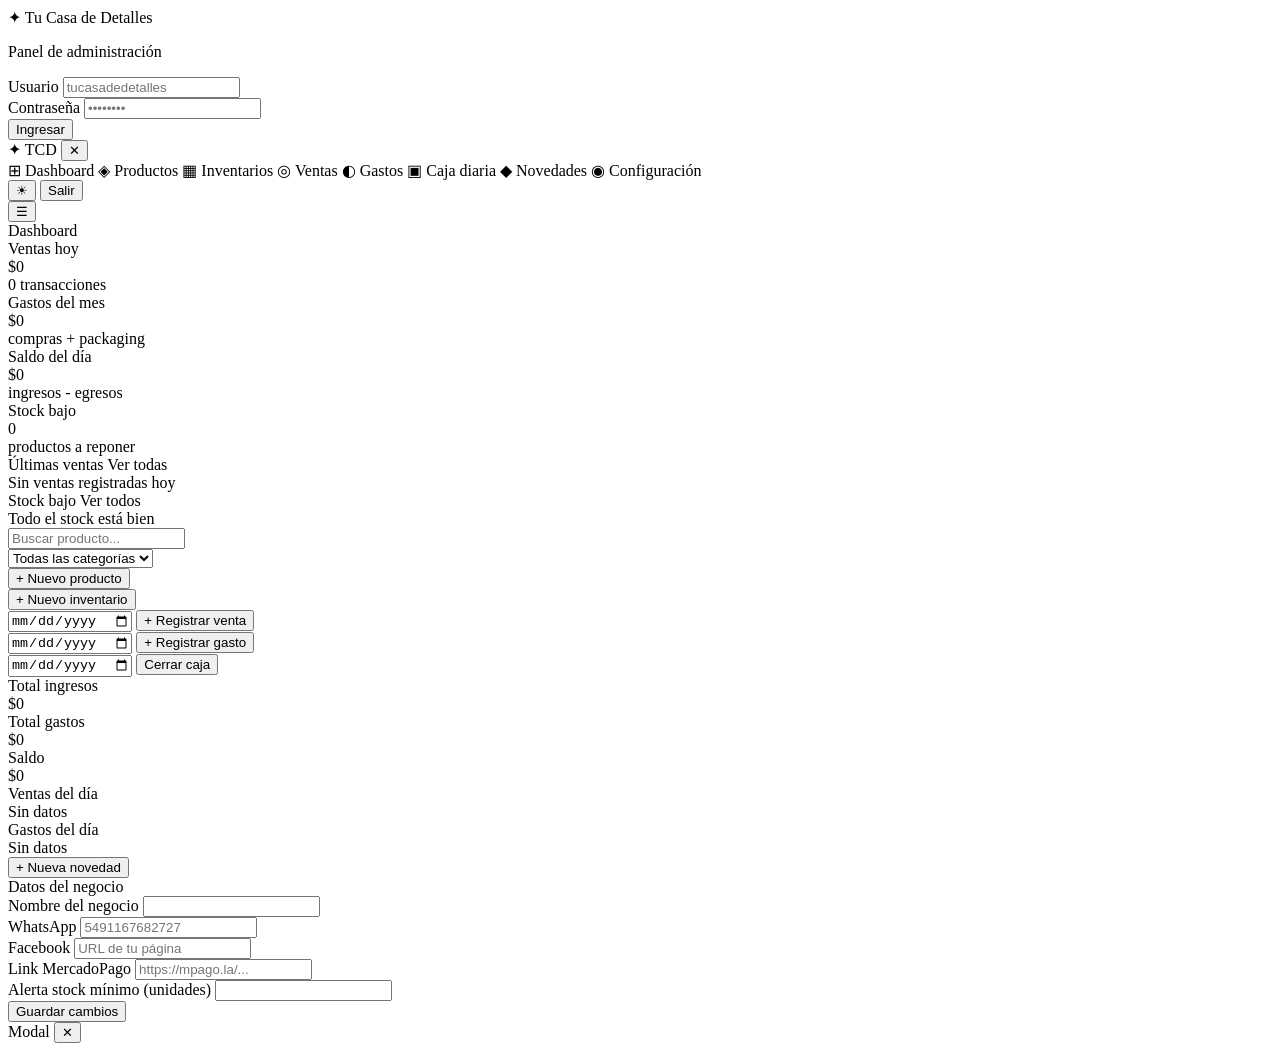
==== admin/index.html @ 002200c2 "Create index.html" ====
<!DOCTYPE html>
<html lang="es">
<head>
  <meta charset="UTF-8" />
  <meta name="viewport" content="width=device-width, initial-scale=1.0" />
  <title>Admin — Tu Casa de Detalles</title>
  <link rel="preconnect" href="https://fonts.googleapis.com" />
  <link rel="preconnect" href="https://fonts.gstatic.com" crossorigin />
  <link href="https://fonts.googleapis.com/css2?family=Nunito:wght@400;500;600;700;800&family=Playfair+Display:wght@700&display=swap" rel="stylesheet" />
  <link rel="stylesheet" href="style.css" />
</head>
<body class="theme-dark">

  <!-- ═══════════════════════════════════════════
       LOGIN
  ═══════════════════════════════════════════ -->
  <div id="login-screen" class="login-screen">
    <div class="login-card">
      <div class="login-logo">
        <span class="login-logo-icon">✦</span>
        <span class="login-logo-text">Tu Casa de Detalles</span>
      </div>
      <p class="login-sub">Panel de administración</p>
      <div class="field">
        <label>Usuario</label>
        <input type="text" id="login-user" placeholder="tucasadedetalles" autocomplete="username" />
      </div>
      <div class="field">
        <label>Contraseña</label>
        <input type="password" id="login-pass" placeholder="••••••••" autocomplete="current-password" />
      </div>
      <button class="btn-primary btn-full" id="btn-login">Ingresar</button>
      <div id="login-error" class="login-error hidden"></div>
    </div>
  </div>

  <!-- ═══════════════════════════════════════════
       APP
  ═══════════════════════════════════════════ -->
  <div id="app" class="app hidden">

    <!-- SIDEBAR -->
    <aside class="sidebar" id="sidebar">
      <div class="sidebar-header">
        <span class="sidebar-logo-icon">✦</span>
        <span class="sidebar-logo-text">TCD</span>
        <button class="sidebar-close" id="btn-sidebar-close">✕</button>
      </div>

      <nav class="sidebar-nav">
        <a class="nav-item active" data-section="dashboard">
          <span class="nav-icon">⊞</span>
          <span class="nav-label">Dashboard</span>
        </a>
        <a class="nav-item" data-section="productos">
          <span class="nav-icon">◈</span>
          <span class="nav-label">Productos</span>
        </a>
        <a class="nav-item" data-section="inventarios">
          <span class="nav-icon">▦</span>
          <span class="nav-label">Inventarios</span>
        </a>
        <a class="nav-item" data-section="ventas">
          <span class="nav-icon">◎</span>
          <span class="nav-label">Ventas</span>
        </a>
        <a class="nav-item" data-section="gastos">
          <span class="nav-icon">◐</span>
          <span class="nav-label">Gastos</span>
        </a>
        <a class="nav-item" data-section="caja">
          <span class="nav-icon">▣</span>
          <span class="nav-label">Caja diaria</span>
        </a>
        <a class="nav-item" data-section="novedades">
          <span class="nav-icon">◆</span>
          <span class="nav-label">Novedades</span>
        </a>
        <a class="nav-item" data-section="config">
          <span class="nav-icon">◉</span>
          <span class="nav-label">Configuración</span>
        </a>
      </nav>

      <div class="sidebar-footer">
        <button class="btn-theme" id="btn-theme" title="Cambiar tema">
          <span id="theme-icon">☀</span>
        </button>
        <button class="btn-logout" id="btn-logout">Salir</button>
      </div>
    </aside>

    <!-- MAIN -->
    <div class="main-wrap">

      <!-- TOPBAR -->
      <header class="topbar">
        <button class="btn-menu" id="btn-menu">☰</button>
        <div class="topbar-title" id="topbar-title">Dashboard</div>
        <div class="topbar-actions" id="topbar-actions"></div>
      </header>

      <!-- CONTENT -->
      <main class="content" id="content">

        <!-- ── DASHBOARD ── -->
        <section id="sec-dashboard" class="section active">
          <div class="stats-grid">
            <div class="stat-card accent-green">
              <div class="stat-label">Ventas hoy</div>
              <div class="stat-value" id="stat-ventas-hoy">$0</div>
              <div class="stat-sub" id="stat-ventas-cant">0 transacciones</div>
            </div>
            <div class="stat-card accent-coral">
              <div class="stat-label">Gastos del mes</div>
              <div class="stat-value" id="stat-gastos-mes">$0</div>
              <div class="stat-sub">compras + packaging</div>
            </div>
            <div class="stat-card accent-bordo">
              <div class="stat-label">Saldo del día</div>
              <div class="stat-value" id="stat-saldo">$0</div>
              <div class="stat-sub">ingresos - egresos</div>
            </div>
            <div class="stat-card accent-yellow">
              <div class="stat-label">Stock bajo</div>
              <div class="stat-value" id="stat-stock-bajo">0</div>
              <div class="stat-sub">productos a reponer</div>
            </div>
          </div>

          <div class="dashboard-cols">
            <div class="panel">
              <div class="panel-header">
                <span class="panel-title">Últimas ventas</span>
                <a class="panel-link" data-section="ventas">Ver todas</a>
              </div>
              <div id="dash-ventas-lista" class="list-empty">Sin ventas registradas hoy</div>
            </div>
            <div class="panel">
              <div class="panel-header">
                <span class="panel-title">Stock bajo</span>
                <a class="panel-link" data-section="productos">Ver todos</a>
              </div>
              <div id="dash-stock-lista" class="list-empty">Todo el stock está bien</div>
            </div>
          </div>
        </section>

        <!-- ── PRODUCTOS ── -->
        <section id="sec-productos" class="section">
          <div class="section-toolbar">
            <div class="search-wrap">
              <input type="text" id="prod-search" class="input-search" placeholder="Buscar producto..." />
            </div>
            <div class="filter-wrap">
              <select id="prod-filter-cat" class="input-select">
                <option value="">Todas las categorías</option>
                <option>Accesorios Pelo</option>
                <option>Accesorios Invierno</option>
                <option>Morrales</option>
                <option>Libreria</option>
                <option>Llaveros</option>
                <option>Cuidado Personal</option>
                <option>Otros</option>
              </select>
            </div>
            <button class="btn-primary" id="btn-nuevo-producto">+ Nuevo producto</button>
          </div>
          <div id="productos-grid" class="productos-grid"></div>
        </section>

        <!-- ── INVENTARIOS ── -->
        <section id="sec-inventarios" class="section">
          <div class="section-toolbar">
            <button class="btn-primary" id="btn-nuevo-inventario">+ Nuevo inventario</button>
          </div>
          <div id="inventarios-lista" class="inventarios-lista"></div>
        </section>

        <!-- ── VENTAS ── -->
        <section id="sec-ventas" class="section">
          <div class="section-toolbar">
            <input type="date" id="ventas-fecha" class="input-date" />
            <button class="btn-primary" id="btn-nueva-venta">+ Registrar venta</button>
          </div>
          <div id="ventas-tabla" class="tabla-wrap"></div>
        </section>

        <!-- ── GASTOS ── -->
        <section id="sec-gastos" class="section">
          <div class="section-toolbar">
            <input type="date" id="gastos-fecha" class="input-date" />
            <button class="btn-primary" id="btn-nuevo-gasto">+ Registrar gasto</button>
          </div>
          <div id="gastos-tabla" class="tabla-wrap"></div>
        </section>

        <!-- ── CAJA ── -->
        <section id="sec-caja" class="section">
          <div class="caja-header">
            <input type="date" id="caja-fecha" class="input-date" />
            <button class="btn-secondary" id="btn-caja-cerrar">Cerrar caja</button>
          </div>
          <div class="stats-grid">
            <div class="stat-card accent-green">
              <div class="stat-label">Total ingresos</div>
              <div class="stat-value" id="caja-ingresos">$0</div>
            </div>
            <div class="stat-card accent-coral">
              <div class="stat-label">Total gastos</div>
              <div class="stat-value" id="caja-gastos-total">$0</div>
            </div>
            <div class="stat-card accent-bordo">
              <div class="stat-label">Saldo</div>
              <div class="stat-value" id="caja-saldo-total">$0</div>
            </div>
          </div>
          <div class="dashboard-cols">
            <div class="panel">
              <div class="panel-header"><span class="panel-title">Ventas del día</span></div>
              <div id="caja-ventas-detalle" class="list-empty">Sin datos</div>
            </div>
            <div class="panel">
              <div class="panel-header"><span class="panel-title">Gastos del día</span></div>
              <div id="caja-gastos-detalle" class="list-empty">Sin datos</div>
            </div>
          </div>
        </section>

        <!-- ── NOVEDADES ── -->
        <section id="sec-novedades" class="section">
          <div class="section-toolbar">
            <button class="btn-primary" id="btn-nueva-novedad">+ Nueva novedad</button>
          </div>
          <div id="novedades-grid" class="productos-grid"></div>
        </section>

        <!-- ── CONFIG ── -->
        <section id="sec-config" class="section">
          <div class="config-grid">
            <div class="panel">
              <div class="panel-header"><span class="panel-title">Datos del negocio</span></div>
              <div class="config-form">
                <div class="field">
                  <label>Nombre del negocio</label>
                  <input type="text" id="cfg-nombre" class="input-text" />
                </div>
                <div class="field">
                  <label>WhatsApp</label>
                  <input type="text" id="cfg-whatsapp" class="input-text" placeholder="5491167682727" />
                </div>
                <div class="field">
                  <label>Facebook</label>
                  <input type="text" id="cfg-facebook" class="input-text" placeholder="URL de tu página" />
                </div>
                <div class="field">
                  <label>Link MercadoPago</label>
                  <input type="text" id="cfg-mp" class="input-text" placeholder="https://mpago.la/..." />
                </div>
                <div class="field">
                  <label>Alerta stock mínimo (unidades)</label>
                  <input type="number" id="cfg-stock-min" class="input-text" min="1" />
                </div>
                <button class="btn-primary" id="btn-guardar-config">Guardar cambios</button>
              </div>
            </div>
          </div>
        </section>

      </main>
    </div>
  </div>

  <!-- ═══════════════════════════════════════════
       MODAL GENÉRICO
  ═══════════════════════════════════════════ -->
  <div id="modal-overlay" class="modal-overlay hidden">
    <div class="modal" id="modal">
      <div class="modal-header">
        <span class="modal-title" id="modal-title">Modal</span>
        <button class="modal-close" id="modal-close">✕</button>
      </div>
      <div class="modal-body" id="modal-body"></div>
      <div class="modal-footer" id="modal-footer"></div>
    </div>
  </div>

  <!-- TOAST -->
  <div id="toast" class="toast hidden"></div>

  <script src="script.js"></script>
</body>
</html>
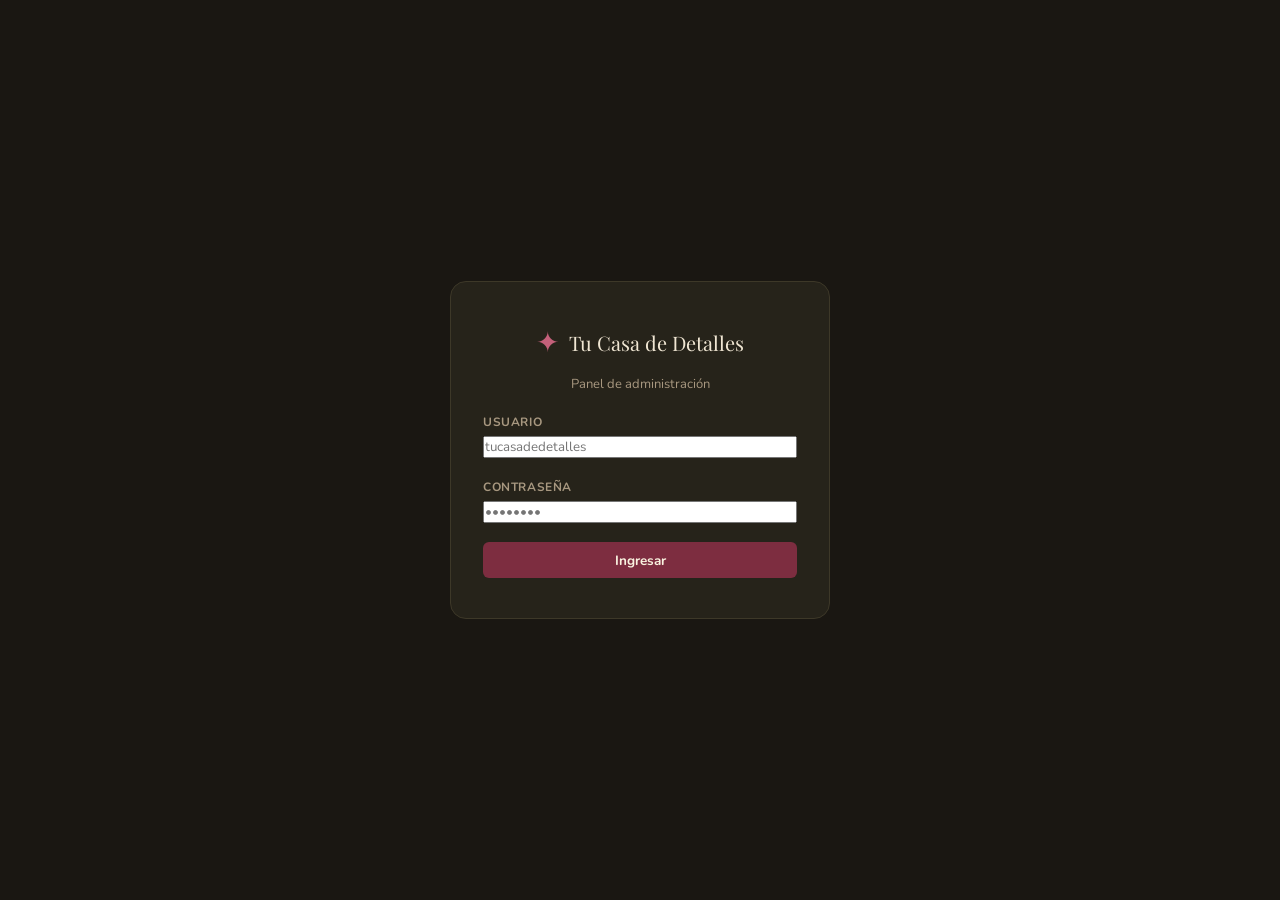
==== commit 7a528129: "Update index.html" ====
--- a/admin/index.html
+++ b/admin/index.html
@@ -11,9 +11,7 @@
 </head>
 <body class="theme-dark">
 
-  <!-- ═══════════════════════════════════════════
-       LOGIN
-  ═══════════════════════════════════════════ -->
+  <!-- LOGIN -->
   <div id="login-screen" class="login-screen">
     <div class="login-card">
       <div class="login-logo">
@@ -34,61 +32,11 @@
     </div>
   </div>
 
-  <!-- ═══════════════════════════════════════════
-       APP
-  ═══════════════════════════════════════════ -->
+  <!-- APP -->
   <div id="app" class="app hidden">
 
-    <!-- SIDEBAR -->
-    <aside class="sidebar" id="sidebar">
-      <div class="sidebar-header">
-        <span class="sidebar-logo-icon">✦</span>
-        <span class="sidebar-logo-text">TCD</span>
-        <button class="sidebar-close" id="btn-sidebar-close">✕</button>
-      </div>
-
-      <nav class="sidebar-nav">
-        <a class="nav-item active" data-section="dashboard">
-          <span class="nav-icon">⊞</span>
-          <span class="nav-label">Dashboard</span>
-        </a>
-        <a class="nav-item" data-section="productos">
-          <span class="nav-icon">◈</span>
-          <span class="nav-label">Productos</span>
-        </a>
-        <a class="nav-item" data-section="inventarios">
-          <span class="nav-icon">▦</span>
-          <span class="nav-label">Inventarios</span>
-        </a>
-        <a class="nav-item" data-section="ventas">
-          <span class="nav-icon">◎</span>
-          <span class="nav-label">Ventas</span>
-        </a>
-        <a class="nav-item" data-section="gastos">
-          <span class="nav-icon">◐</span>
-          <span class="nav-label">Gastos</span>
-        </a>
-        <a class="nav-item" data-section="caja">
-          <span class="nav-icon">▣</span>
-          <span class="nav-label">Caja diaria</span>
-        </a>
-        <a class="nav-item" data-section="novedades">
-          <span class="nav-icon">◆</span>
-          <span class="nav-label">Novedades</span>
-        </a>
-        <a class="nav-item" data-section="config">
-          <span class="nav-icon">◉</span>
-          <span class="nav-label">Configuración</span>
-        </a>
-      </nav>
-
-      <div class="sidebar-footer">
-        <button class="btn-theme" id="btn-theme" title="Cambiar tema">
-          <span id="theme-icon">☀</span>
-        </button>
-        <button class="btn-logout" id="btn-logout">Salir</button>
-      </div>
-    </aside>
+    <!-- SIDEBAR — generada dinámicamente por nav.js -->
+    <div id="sidebar-container"></div>
 
     <!-- MAIN -->
     <div class="main-wrap">
@@ -103,7 +51,7 @@
       <!-- CONTENT -->
       <main class="content" id="content">
 
-        <!-- ── DASHBOARD ── -->
+        <!-- DASHBOARD -->
         <section id="sec-dashboard" class="section active">
           <div class="stats-grid">
             <div class="stat-card accent-green">
@@ -127,7 +75,6 @@
               <div class="stat-sub">productos a reponer</div>
             </div>
           </div>
-
           <div class="dashboard-cols">
             <div class="panel">
               <div class="panel-header">
@@ -146,30 +93,26 @@
           </div>
         </section>
 
-        <!-- ── PRODUCTOS ── -->
+        <!-- PRODUCTOS -->
         <section id="sec-productos" class="section">
           <div class="section-toolbar">
-            <div class="search-wrap">
-              <input type="text" id="prod-search" class="input-search" placeholder="Buscar producto..." />
-            </div>
-            <div class="filter-wrap">
-              <select id="prod-filter-cat" class="input-select">
-                <option value="">Todas las categorías</option>
-                <option>Accesorios Pelo</option>
-                <option>Accesorios Invierno</option>
-                <option>Morrales</option>
-                <option>Libreria</option>
-                <option>Llaveros</option>
-                <option>Cuidado Personal</option>
-                <option>Otros</option>
-              </select>
-            </div>
+            <input type="text" id="prod-search" class="input-search" placeholder="Buscar producto..." />
+            <select id="prod-filter-cat" class="input-select">
+              <option value="">Todas las categorías</option>
+              <option>Accesorios Pelo</option>
+              <option>Accesorios Invierno</option>
+              <option>Morrales</option>
+              <option>Libreria</option>
+              <option>Llaveros</option>
+              <option>Cuidado Personal</option>
+              <option>Otros</option>
+            </select>
             <button class="btn-primary" id="btn-nuevo-producto">+ Nuevo producto</button>
           </div>
           <div id="productos-grid" class="productos-grid"></div>
         </section>
 
-        <!-- ── INVENTARIOS ── -->
+        <!-- INVENTARIOS -->
         <section id="sec-inventarios" class="section">
           <div class="section-toolbar">
             <button class="btn-primary" id="btn-nuevo-inventario">+ Nuevo inventario</button>
@@ -177,7 +120,7 @@
           <div id="inventarios-lista" class="inventarios-lista"></div>
         </section>
 
-        <!-- ── VENTAS ── -->
+        <!-- VENTAS -->
         <section id="sec-ventas" class="section">
           <div class="section-toolbar">
             <input type="date" id="ventas-fecha" class="input-date" />
@@ -186,7 +129,7 @@
           <div id="ventas-tabla" class="tabla-wrap"></div>
         </section>
 
-        <!-- ── GASTOS ── -->
+        <!-- GASTOS -->
         <section id="sec-gastos" class="section">
           <div class="section-toolbar">
             <input type="date" id="gastos-fecha" class="input-date" />
@@ -195,7 +138,7 @@
           <div id="gastos-tabla" class="tabla-wrap"></div>
         </section>
 
-        <!-- ── CAJA ── -->
+        <!-- CAJA -->
         <section id="sec-caja" class="section">
           <div class="caja-header">
             <input type="date" id="caja-fecha" class="input-date" />
@@ -227,7 +170,7 @@
           </div>
         </section>
 
-        <!-- ── NOVEDADES ── -->
+        <!-- NOVEDADES -->
         <section id="sec-novedades" class="section">
           <div class="section-toolbar">
             <button class="btn-primary" id="btn-nueva-novedad">+ Nueva novedad</button>
@@ -235,7 +178,7 @@
           <div id="novedades-grid" class="productos-grid"></div>
         </section>
 
-        <!-- ── CONFIG ── -->
+        <!-- CONFIG -->
         <section id="sec-config" class="section">
           <div class="config-grid">
             <div class="panel">
@@ -271,9 +214,7 @@
     </div>
   </div>
 
-  <!-- ═══════════════════════════════════════════
-       MODAL GENÉRICO
-  ═══════════════════════════════════════════ -->
+  <!-- MODAL GENÉRICO -->
   <div id="modal-overlay" class="modal-overlay hidden">
     <div class="modal" id="modal">
       <div class="modal-header">
@@ -288,6 +229,8 @@
   <!-- TOAST -->
   <div id="toast" class="toast hidden"></div>
 
+  <!-- nav primero, luego lógica -->
+  <script src="nav.js"></script>
   <script src="script.js"></script>
 </body>
 </html>
--- a/admin/style.css
+++ b/admin/style.css
@@ -0,0 +1,962 @@
+/* ═══════════════════════════════════════════════════════════
+   Tu Casa de Detalles — Admin CSS
+   Tema: Carbón cálido + Bordo + Colores de categoría
+═══════════════════════════════════════════════════════════ */
+
+/* ── Variables ─────────────────────────────────────────── */
+:root {
+  --bordo:        #7D2D40;
+  --bordo-soft:   #C4607A;
+  --bordo-light:  #f5e0e5;
+
+  --coral:        #E67E5A;
+  --azul:         #5B8FD4;
+  --verde:        #3BAD8E;
+  --lila:         #C97CD4;
+  --amarillo:     #F5B84A;
+
+  --font-main:    'Nunito', sans-serif;
+  --font-display: 'Playfair Display', serif;
+
+  --radius-sm:    6px;
+  --radius-md:    10px;
+  --radius-lg:    16px;
+
+  --transition:   0.2s ease;
+}
+
+/* ── Tema oscuro (carbón cálido) ────────────────────────── */
+.theme-dark {
+  --bg:           #1A1712;
+  --bg-surface:   #26231A;
+  --bg-elevated:  #322F24;
+  --bg-hover:     #3D3828;
+  --border:       #3D3828;
+  --border-soft:  #4A4438;
+  --text-primary: #F0E6D3;
+  --text-secondary:#A89880;
+  --text-muted:   #6B6055;
+  --sidebar-bg:   #141210;
+  --sidebar-text: #C8BAA8;
+  --sidebar-active:#26231A;
+}
+
+/* ── Tema claro (crema) ─────────────────────────────────── */
+.theme-light {
+  --bg:           #FAF3E0;
+  --bg-surface:   #FFFFFF;
+  --bg-elevated:  #F5EDD6;
+  --bg-hover:     #EDE5CE;
+  --border:       #E5D9C0;
+  --border-soft:  #D4C9B0;
+  --text-primary: #2D2D2D;
+  --text-secondary:#6B7280;
+  --text-muted:   #9CA3AF;
+  --sidebar-bg:   #26231A;
+  --sidebar-text: #C8BAA8;
+  --sidebar-active:#322F24;
+}
+
+/* ── Reset & base ───────────────────────────────────────── */
+*, *::before, *::after { box-sizing: border-box; margin: 0; padding: 0; }
+
+body {
+  font-family: var(--font-main);
+  background: var(--bg);
+  color: var(--text-primary);
+  font-size: 14px;
+  line-height: 1.5;
+  min-height: 100vh;
+  transition: background var(--transition), color var(--transition);
+}
+
+a { text-decoration: none; cursor: pointer; }
+button { cursor: pointer; font-family: var(--font-main); }
+input, select, textarea { font-family: var(--font-main); }
+.hidden { display: none !important; }
+
+/* ═══════════════════════════════════════════════════════════
+   LOGIN
+═══════════════════════════════════════════════════════════ */
+.login-screen {
+  min-height: 100vh;
+  display: flex;
+  align-items: center;
+  justify-content: center;
+  background: var(--bg);
+  padding: 1rem;
+}
+
+.login-card {
+  background: var(--bg-surface);
+  border: 1px solid var(--border);
+  border-radius: var(--radius-lg);
+  padding: 2.5rem 2rem;
+  width: 100%;
+  max-width: 380px;
+  display: flex;
+  flex-direction: column;
+  gap: 1.2rem;
+}
+
+.login-logo {
+  display: flex;
+  align-items: center;
+  gap: 10px;
+  justify-content: center;
+}
+
+.login-logo-icon {
+  font-size: 28px;
+  color: var(--bordo-soft);
+}
+
+.login-logo-text {
+  font-family: var(--font-display);
+  font-size: 20px;
+  color: var(--text-primary);
+}
+
+.login-sub {
+  text-align: center;
+  color: var(--text-secondary);
+  font-size: 13px;
+  margin-top: -0.5rem;
+}
+
+.login-error {
+  background: rgba(230, 126, 90, 0.15);
+  border: 1px solid var(--coral);
+  color: var(--coral);
+  border-radius: var(--radius-sm);
+  padding: 0.6rem 0.8rem;
+  font-size: 13px;
+  text-align: center;
+}
+
+/* ═══════════════════════════════════════════════════════════
+   APP LAYOUT
+═══════════════════════════════════════════════════════════ */
+.app {
+  display: flex;
+  min-height: 100vh;
+}
+
+/* ── Sidebar ────────────────────────────────────────────── */
+.sidebar {
+  width: 220px;
+  min-height: 100vh;
+  background: var(--sidebar-bg);
+  display: flex;
+  flex-direction: column;
+  flex-shrink: 0;
+  position: fixed;
+  left: 0; top: 0; bottom: 0;
+  z-index: 100;
+  transition: transform var(--transition);
+}
+
+.sidebar-header {
+  display: flex;
+  align-items: center;
+  gap: 10px;
+  padding: 1.4rem 1.2rem 1rem;
+  border-bottom: 1px solid rgba(255,255,255,0.06);
+}
+
+.sidebar-logo-icon {
+  font-size: 22px;
+  color: var(--bordo-soft);
+}
+
+.sidebar-logo-text {
+  font-family: var(--font-display);
+  font-size: 18px;
+  color: #F0E6D3;
+  letter-spacing: 0.04em;
+  flex: 1;
+}
+
+.sidebar-close {
+  display: none;
+  background: none;
+  border: none;
+  color: var(--sidebar-text);
+  font-size: 16px;
+  padding: 2px 6px;
+}
+
+.sidebar-nav {
+  flex: 1;
+  padding: 0.8rem 0;
+  display: flex;
+  flex-direction: column;
+  gap: 2px;
+}
+
+.nav-item {
+  display: flex;
+  align-items: center;
+  gap: 10px;
+  padding: 0.65rem 1.2rem;
+  color: var(--sidebar-text);
+  border-radius: 0;
+  transition: background var(--transition), color var(--transition);
+  border-left: 3px solid transparent;
+  font-size: 13.5px;
+  font-weight: 500;
+}
+
+.nav-item:hover {
+  background: var(--sidebar-active);
+  color: #F0E6D3;
+}
+
+.nav-item.active {
+  background: var(--sidebar-active);
+  color: #F0E6D3;
+  border-left-color: var(--bordo-soft);
+}
+
+.nav-icon {
+  font-size: 16px;
+  width: 20px;
+  text-align: center;
+  opacity: 0.8;
+}
+
+.sidebar-footer {
+  padding: 1rem 1.2rem;
+  border-top: 1px solid rgba(255,255,255,0.06);
+  display: flex;
+  align-items: center;
+  gap: 8px;
+}
+
+.btn-theme {
+  background: var(--sidebar-active);
+  border: 1px solid rgba(255,255,255,0.08);
+  border-radius: var(--radius-sm);
+  color: var(--sidebar-text);
+  width: 34px;
+  height: 34px;
+  font-size: 16px;
+  display: flex;
+  align-items: center;
+  justify-content: center;
+  transition: background var(--transition);
+}
+
+.btn-theme:hover { background: var(--bg-hover); }
+
+.btn-logout {
+  flex: 1;
+  background: rgba(125, 45, 64, 0.2);
+  border: 1px solid rgba(125, 45, 64, 0.4);
+  border-radius: var(--radius-sm);
+  color: var(--bordo-soft);
+  padding: 0.45rem 0.8rem;
+  font-size: 13px;
+  font-weight: 600;
+  transition: background var(--transition);
+}
+
+.btn-logout:hover { background: rgba(125, 45, 64, 0.35); }
+
+/* ── Main wrap ──────────────────────────────────────────── */
+.main-wrap {
+  flex: 1;
+  margin-left: 220px;
+  display: flex;
+  flex-direction: column;
+  min-height: 100vh;
+}
+
+/* ── Topbar ─────────────────────────────────────────────── */
+.topbar {
+  height: 56px;
+  background: var(--bg-surface);
+  border-bottom: 1px solid var(--border);
+  display: flex;
+  align-items: center;
+  gap: 12px;
+  padding: 0 1.5rem;
+  position: sticky;
+  top: 0;
+  z-index: 50;
+}
+
+.btn-menu {
+  display: none;
+  background: none;
+  border: none;
+  color: var(--text-primary);
+  font-size: 20px;
+  padding: 4px;
+}
+
+.topbar-title {
+  font-size: 15px;
+  font-weight: 700;
+  color: var(--text-primary);
+  flex: 1;
+}
+
+.topbar-actions {
+  display: flex;
+  gap: 8px;
+  align-items: center;
+}
+
+/* ── Content ────────────────────────────────────────────── */
+.content {
+  flex: 1;
+  padding: 1.5rem;
+  overflow-y: auto;
+}
+
+/* ═══════════════════════════════════════════════════════════
+   SECTIONS
+═══════════════════════════════════════════════════════════ */
+.section { display: none; }
+.section.active { display: block; }
+
+/* ── Stats grid ─────────────────────────────────────────── */
+.stats-grid {
+  display: grid;
+  grid-template-columns: repeat(auto-fit, minmax(180px, 1fr));
+  gap: 1rem;
+  margin-bottom: 1.5rem;
+}
+
+.stat-card {
+  background: var(--bg-surface);
+  border: 1px solid var(--border);
+  border-radius: var(--radius-md);
+  padding: 1.2rem 1.4rem;
+  border-left: 4px solid transparent;
+  transition: transform var(--transition);
+}
+
+.stat-card:hover { transform: translateY(-2px); }
+.stat-card.accent-green  { border-left-color: var(--verde); }
+.stat-card.accent-coral  { border-left-color: var(--coral); }
+.stat-card.accent-bordo  { border-left-color: var(--bordo-soft); }
+.stat-card.accent-yellow { border-left-color: var(--amarillo); }
+
+.stat-label {
+  font-size: 12px;
+  color: var(--text-secondary);
+  font-weight: 600;
+  text-transform: uppercase;
+  letter-spacing: 0.05em;
+  margin-bottom: 0.4rem;
+}
+
+.stat-value {
+  font-size: 26px;
+  font-weight: 800;
+  color: var(--text-primary);
+  line-height: 1.1;
+}
+
+.stat-sub {
+  font-size: 12px;
+  color: var(--text-muted);
+  margin-top: 0.3rem;
+}
+
+/* ── Dashboard cols ─────────────────────────────────────── */
+.dashboard-cols {
+  display: grid;
+  grid-template-columns: 1fr 1fr;
+  gap: 1rem;
+}
+
+/* ── Panel ──────────────────────────────────────────────── */
+.panel {
+  background: var(--bg-surface);
+  border: 1px solid var(--border);
+  border-radius: var(--radius-md);
+  overflow: hidden;
+}
+
+.panel-header {
+  display: flex;
+  align-items: center;
+  justify-content: space-between;
+  padding: 0.9rem 1.2rem;
+  border-bottom: 1px solid var(--border);
+}
+
+.panel-title {
+  font-size: 13px;
+  font-weight: 700;
+  color: var(--text-primary);
+  text-transform: uppercase;
+  letter-spacing: 0.04em;
+}
+
+.panel-link {
+  font-size: 12px;
+  color: var(--bordo-soft);
+  font-weight: 600;
+}
+
+.panel-link:hover { text-decoration: underline; }
+
+.list-empty {
+  padding: 1.5rem 1.2rem;
+  color: var(--text-muted);
+  font-size: 13px;
+  text-align: center;
+}
+
+/* ── Section toolbar ────────────────────────────────────── */
+.section-toolbar {
+  display: flex;
+  gap: 0.7rem;
+  align-items: center;
+  flex-wrap: wrap;
+  margin-bottom: 1.2rem;
+}
+
+/* ── Productos grid ─────────────────────────────────────── */
+.productos-grid {
+  display: grid;
+  grid-template-columns: repeat(auto-fill, minmax(220px, 1fr));
+  gap: 1rem;
+}
+
+.prod-card {
+  background: var(--bg-surface);
+  border: 1px solid var(--border);
+  border-radius: var(--radius-md);
+  overflow: hidden;
+  transition: transform var(--transition), box-shadow var(--transition);
+}
+
+.prod-card:hover {
+  transform: translateY(-3px);
+  box-shadow: 0 8px 24px rgba(0,0,0,0.15);
+}
+
+.prod-card-img {
+  width: 100%;
+  height: 160px;
+  object-fit: cover;
+  background: var(--bg-elevated);
+  display: flex;
+  align-items: center;
+  justify-content: center;
+  color: var(--text-muted);
+  font-size: 36px;
+}
+
+.prod-card-img img {
+  width: 100%;
+  height: 100%;
+  object-fit: cover;
+}
+
+.prod-card-body {
+  padding: 0.9rem;
+}
+
+.prod-card-codigo {
+  font-size: 11px;
+  font-weight: 700;
+  color: var(--text-muted);
+  letter-spacing: 0.08em;
+  margin-bottom: 3px;
+}
+
+.prod-card-nombre {
+  font-size: 14px;
+  font-weight: 700;
+  color: var(--text-primary);
+  margin-bottom: 4px;
+}
+
+.prod-card-variante {
+  font-size: 12px;
+  color: var(--text-secondary);
+  margin-bottom: 8px;
+}
+
+.prod-card-row {
+  display: flex;
+  align-items: center;
+  justify-content: space-between;
+}
+
+.prod-card-precio {
+  font-size: 15px;
+  font-weight: 800;
+  color: var(--bordo-soft);
+}
+
+.prod-card-stock {
+  font-size: 12px;
+  font-weight: 600;
+  padding: 2px 8px;
+  border-radius: 20px;
+}
+
+.prod-card-stock.ok   { background: rgba(59,173,142,0.15); color: var(--verde); }
+.prod-card-stock.low  { background: rgba(245,184,74,0.15);  color: var(--amarillo); }
+.prod-card-stock.out  { background: rgba(230,126,90,0.15);  color: var(--coral); }
+
+.prod-card-footer {
+  display: flex;
+  gap: 6px;
+  padding: 0.6rem 0.9rem;
+  border-top: 1px solid var(--border);
+}
+
+.cat-badge {
+  display: inline-block;
+  font-size: 10px;
+  font-weight: 700;
+  padding: 2px 7px;
+  border-radius: 20px;
+  letter-spacing: 0.04em;
+  text-transform: uppercase;
+}
+
+.cat-ACP  { background: rgba(125,45,64,0.15);  color: var(--bordo-soft); }
+.cat-ACI  { background: rgba(91,143,212,0.15); color: var(--azul); }
+.cat-MOR  { background: rgba(59,173,142,0.15); color: var(--verde); }
+.cat-LIB  { background: rgba(201,124,212,0.15);color: var(--lila); }
+.cat-LLA  { background: rgba(245,184,74,0.15); color: var(--amarillo); }
+.cat-CUI  { background: rgba(230,126,90,0.15); color: var(--coral); }
+.cat-OTR  { background: rgba(168,152,128,0.15);color: var(--text-secondary); }
+
+/* ── Inventarios ────────────────────────────────────────── */
+.inventarios-lista {
+  display: grid;
+  grid-template-columns: repeat(auto-fill, minmax(280px, 1fr));
+  gap: 1rem;
+}
+
+.inv-card {
+  background: var(--bg-surface);
+  border: 1px solid var(--border);
+  border-radius: var(--radius-md);
+  padding: 1.2rem;
+  display: flex;
+  flex-direction: column;
+  gap: 0.6rem;
+}
+
+.inv-card-header {
+  display: flex;
+  align-items: center;
+  justify-content: space-between;
+}
+
+.inv-card-nombre {
+  font-size: 15px;
+  font-weight: 700;
+  color: var(--text-primary);
+}
+
+.inv-badge-privado {
+  font-size: 10px;
+  font-weight: 700;
+  padding: 2px 8px;
+  border-radius: 20px;
+  background: rgba(91,143,212,0.15);
+  color: var(--azul);
+}
+
+.inv-badge-publico {
+  font-size: 10px;
+  font-weight: 700;
+  padding: 2px 8px;
+  border-radius: 20px;
+  background: rgba(59,173,142,0.15);
+  color: var(--verde);
+}
+
+.inv-card-prefijo {
+  font-size: 12px;
+  color: var(--text-muted);
+  font-weight: 600;
+  letter-spacing: 0.06em;
+}
+
+.inv-card-actions {
+  display: flex;
+  gap: 6px;
+  margin-top: 4px;
+}
+
+/* ── Tabla ──────────────────────────────────────────────── */
+.tabla-wrap {
+  background: var(--bg-surface);
+  border: 1px solid var(--border);
+  border-radius: var(--radius-md);
+  overflow: hidden;
+}
+
+.tabla {
+  width: 100%;
+  border-collapse: collapse;
+}
+
+.tabla th {
+  background: var(--bg-elevated);
+  color: var(--text-secondary);
+  font-size: 11px;
+  font-weight: 700;
+  text-transform: uppercase;
+  letter-spacing: 0.06em;
+  padding: 0.7rem 1rem;
+  text-align: left;
+  border-bottom: 1px solid var(--border);
+}
+
+.tabla td {
+  padding: 0.75rem 1rem;
+  border-bottom: 1px solid var(--border);
+  font-size: 13.5px;
+  color: var(--text-primary);
+}
+
+.tabla tr:last-child td { border-bottom: none; }
+.tabla tbody tr:hover { background: var(--bg-hover); }
+
+/* ── Caja ───────────────────────────────────────────────── */
+.caja-header {
+  display: flex;
+  gap: 0.7rem;
+  align-items: center;
+  margin-bottom: 1.2rem;
+  flex-wrap: wrap;
+}
+
+/* ── Config ─────────────────────────────────────────────── */
+.config-grid {
+  display: grid;
+  grid-template-columns: repeat(auto-fit, minmax(320px, 1fr));
+  gap: 1rem;
+}
+
+.config-form {
+  padding: 1.2rem;
+  display: flex;
+  flex-direction: column;
+  gap: 1rem;
+}
+
+/* ═══════════════════════════════════════════════════════════
+   FORMS & INPUTS
+═══════════════════════════════════════════════════════════ */
+.field {
+  display: flex;
+  flex-direction: column;
+  gap: 5px;
+}
+
+.field label {
+  font-size: 12px;
+  font-weight: 700;
+  color: var(--text-secondary);
+  text-transform: uppercase;
+  letter-spacing: 0.05em;
+}
+
+.input-text, .input-select, .input-date, .input-search, textarea.input-text {
+  background: var(--bg-elevated);
+  border: 1px solid var(--border);
+  border-radius: var(--radius-sm);
+  color: var(--text-primary);
+  padding: 0.55rem 0.8rem;
+  font-size: 14px;
+  font-family: var(--font-main);
+  transition: border-color var(--transition);
+  width: 100%;
+}
+
+.input-text:focus, .input-select:focus, .input-date:focus, .input-search:focus {
+  outline: none;
+  border-color: var(--bordo-soft);
+}
+
+.input-search { width: 220px; }
+
+.input-select {
+  appearance: none;
+  background-image: url("data:image/svg+xml,%3Csvg xmlns='http://www.w3.org/2000/svg' width='12' height='8' viewBox='0 0 12 8'%3E%3Cpath d='M1 1l5 5 5-5' stroke='%23A89880' stroke-width='1.5' fill='none' stroke-linecap='round'/%3E%3C/svg%3E");
+  background-repeat: no-repeat;
+  background-position: right 10px center;
+  padding-right: 32px;
+  cursor: pointer;
+}
+
+/* Toggle switch */
+.toggle-wrap {
+  display: flex;
+  align-items: center;
+  gap: 10px;
+  cursor: pointer;
+}
+
+.toggle-wrap input[type="checkbox"] { display: none; }
+
+.toggle-track {
+  width: 38px;
+  height: 22px;
+  background: var(--bg-hover);
+  border-radius: 11px;
+  position: relative;
+  transition: background var(--transition);
+  border: 1px solid var(--border);
+}
+
+.toggle-wrap input:checked + .toggle-track { background: var(--bordo); border-color: var(--bordo); }
+
+.toggle-track::after {
+  content: '';
+  position: absolute;
+  top: 3px; left: 3px;
+  width: 14px; height: 14px;
+  background: #fff;
+  border-radius: 50%;
+  transition: transform var(--transition);
+}
+
+.toggle-wrap input:checked + .toggle-track::after { transform: translateX(16px); }
+
+.toggle-label { font-size: 13px; color: var(--text-secondary); }
+
+/* ═══════════════════════════════════════════════════════════
+   BUTTONS
+═══════════════════════════════════════════════════════════ */
+.btn-primary {
+  background: var(--bordo);
+  color: #FAF3E0;
+  border: none;
+  border-radius: var(--radius-sm);
+  padding: 0.55rem 1.1rem;
+  font-size: 13.5px;
+  font-weight: 700;
+  transition: background var(--transition), transform var(--transition);
+  white-space: nowrap;
+}
+
+.btn-primary:hover { background: var(--bordo-soft); transform: translateY(-1px); }
+.btn-primary:active { transform: translateY(0); }
+
+.btn-secondary {
+  background: var(--bg-elevated);
+  color: var(--text-primary);
+  border: 1px solid var(--border);
+  border-radius: var(--radius-sm);
+  padding: 0.55rem 1.1rem;
+  font-size: 13.5px;
+  font-weight: 600;
+  transition: background var(--transition);
+}
+
+.btn-secondary:hover { background: var(--bg-hover); }
+
+.btn-icon {
+  background: var(--bg-elevated);
+  border: 1px solid var(--border);
+  border-radius: var(--radius-sm);
+  color: var(--text-secondary);
+  width: 32px;
+  height: 32px;
+  display: flex;
+  align-items: center;
+  justify-content: center;
+  font-size: 14px;
+  transition: background var(--transition), color var(--transition);
+  flex-shrink: 0;
+}
+
+.btn-icon:hover { background: var(--bg-hover); color: var(--text-primary); }
+.btn-icon.danger:hover { background: rgba(230,126,90,0.15); color: var(--coral); border-color: var(--coral); }
+
+.btn-full { width: 100%; }
+
+.btn-gemini {
+  background: linear-gradient(135deg, #4285F4, #EA4335, #FBBC05, #34A853);
+  background-size: 300% 300%;
+  animation: gemini-shift 4s ease infinite;
+  color: #fff;
+  border: none;
+  border-radius: var(--radius-sm);
+  padding: 0.45rem 0.9rem;
+  font-size: 12px;
+  font-weight: 700;
+}
+
+@keyframes gemini-shift {
+  0%   { background-position: 0% 50%; }
+  50%  { background-position: 100% 50%; }
+  100% { background-position: 0% 50%; }
+}
+
+/* ═══════════════════════════════════════════════════════════
+   MODAL
+═══════════════════════════════════════════════════════════ */
+.modal-overlay {
+  position: fixed;
+  inset: 0;
+  background: rgba(0,0,0,0.6);
+  z-index: 200;
+  display: flex;
+  align-items: center;
+  justify-content: center;
+  padding: 1rem;
+  backdrop-filter: blur(2px);
+}
+
+.modal {
+  background: var(--bg-surface);
+  border: 1px solid var(--border);
+  border-radius: var(--radius-lg);
+  width: 100%;
+  max-width: 560px;
+  max-height: 90vh;
+  display: flex;
+  flex-direction: column;
+  overflow: hidden;
+}
+
+.modal-header {
+  display: flex;
+  align-items: center;
+  justify-content: space-between;
+  padding: 1.1rem 1.4rem;
+  border-bottom: 1px solid var(--border);
+  flex-shrink: 0;
+}
+
+.modal-title {
+  font-size: 15px;
+  font-weight: 800;
+  color: var(--text-primary);
+}
+
+.modal-close {
+  background: none;
+  border: none;
+  color: var(--text-muted);
+  font-size: 18px;
+  width: 28px;
+  height: 28px;
+  display: flex;
+  align-items: center;
+  justify-content: center;
+  border-radius: var(--radius-sm);
+  transition: background var(--transition);
+}
+
+.modal-close:hover { background: var(--bg-hover); color: var(--text-primary); }
+
+.modal-body {
+  padding: 1.4rem;
+  overflow-y: auto;
+  flex: 1;
+  display: flex;
+  flex-direction: column;
+  gap: 1rem;
+}
+
+.modal-footer {
+  padding: 1rem 1.4rem;
+  border-top: 1px solid var(--border);
+  display: flex;
+  gap: 0.7rem;
+  justify-content: flex-end;
+  flex-shrink: 0;
+}
+
+/* ── Foto upload ────────────────────────────────────────── */
+.foto-upload-area {
+  border: 2px dashed var(--border);
+  border-radius: var(--radius-md);
+  padding: 1.5rem;
+  text-align: center;
+  cursor: pointer;
+  transition: border-color var(--transition), background var(--transition);
+  position: relative;
+}
+
+.foto-upload-area:hover {
+  border-color: var(--bordo-soft);
+  background: rgba(125,45,64,0.05);
+}
+
+.foto-upload-area input[type="file"] {
+  position: absolute;
+  inset: 0;
+  opacity: 0;
+  cursor: pointer;
+}
+
+.foto-upload-icon { font-size: 28px; color: var(--text-muted); margin-bottom: 6px; }
+.foto-upload-text { font-size: 13px; color: var(--text-secondary); }
+
+.foto-preview {
+  width: 100%;
+  height: 160px;
+  object-fit: cover;
+  border-radius: var(--radius-md);
+  border: 1px solid var(--border);
+}
+
+/* ═══════════════════════════════════════════════════════════
+   TOAST
+═══════════════════════════════════════════════════════════ */
+.toast {
+  position: fixed;
+  bottom: 1.5rem;
+  right: 1.5rem;
+  background: var(--bg-elevated);
+  border: 1px solid var(--border);
+  border-radius: var(--radius-md);
+  padding: 0.8rem 1.2rem;
+  font-size: 13.5px;
+  font-weight: 600;
+  color: var(--text-primary);
+  z-index: 999;
+  box-shadow: 0 8px 32px rgba(0,0,0,0.25);
+  animation: toast-in 0.25s ease;
+  max-width: 320px;
+}
+
+.toast.success { border-left: 4px solid var(--verde); }
+.toast.error   { border-left: 4px solid var(--coral); }
+.toast.info    { border-left: 4px solid var(--azul); }
+
+@keyframes toast-in {
+  from { opacity: 0; transform: translateY(12px); }
+  to   { opacity: 1; transform: translateY(0); }
+}
+
+/* ═══════════════════════════════════════════════════════════
+   RESPONSIVE
+═══════════════════════════════════════════════════════════ */
+@media (max-width: 768px) {
+  .sidebar { transform: translateX(-100%); }
+  .sidebar.open { transform: translateX(0); box-shadow: 4px 0 24px rgba(0,0,0,0.4); }
+  .sidebar-close { display: flex; }
+  .main-wrap { margin-left: 0; }
+  .btn-menu { display: flex; }
+  .dashboard-cols { grid-template-columns: 1fr; }
+  .stats-grid { grid-template-columns: 1fr 1fr; }
+  .input-search { width: 100%; }
+  .section-toolbar { flex-direction: column; align-items: stretch; }
+  .modal { max-width: 100%; max-height: 85vh; }
+  .topbar { padding: 0 1rem; }
+  .content { padding: 1rem; }
+}
+
+@media (max-width: 480px) {
+  .stats-grid { grid-template-columns: 1fr; }
+}
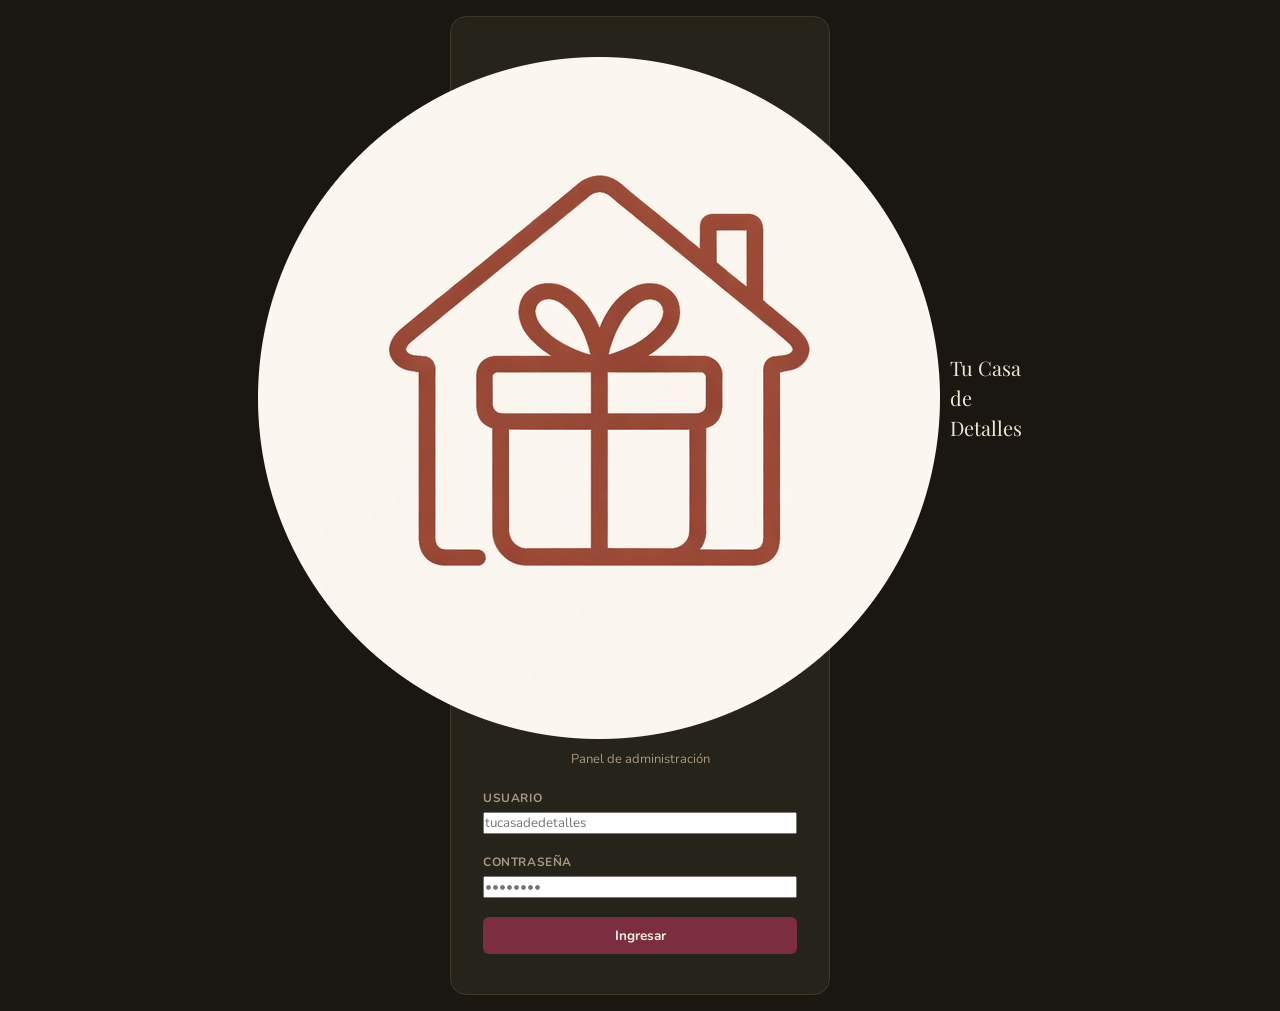
==== commit bdda7613: "Update index.html" ====
--- a/admin/index.html
+++ b/admin/index.html
@@ -4,6 +4,7 @@
   <meta charset="UTF-8" />
   <meta name="viewport" content="width=device-width, initial-scale=1.0" />
   <title>Admin — Tu Casa de Detalles</title>
+  <link rel="icon" type="image/png" href="../assets/logo.png" />
   <link rel="preconnect" href="https://fonts.googleapis.com" />
   <link rel="preconnect" href="https://fonts.gstatic.com" crossorigin />
   <link href="https://fonts.googleapis.com/css2?family=Nunito:wght@400;500;600;700;800&family=Playfair+Display:wght@700&display=swap" rel="stylesheet" />
@@ -15,7 +16,7 @@
   <div id="login-screen" class="login-screen">
     <div class="login-card">
       <div class="login-logo">
-        <span class="login-logo-icon">✦</span>
+        <img src="../assets/logo.png" alt="Tu Casa de Detalles" class="login-logo-img" />
         <span class="login-logo-text">Tu Casa de Detalles</span>
       </div>
       <p class="login-sub">Panel de administración</p>
@@ -178,6 +179,86 @@
           <div id="novedades-grid" class="productos-grid"></div>
         </section>
 
+        <!-- CALCULADORA -->
+        <section id="sec-calculadora" class="section">
+          <div class="calc-wrap">
+
+            <!-- Calculadora básica -->
+            <div class="panel calc-panel">
+              <div class="panel-header"><span class="panel-title">Calculadora</span></div>
+              <div class="calc-display" id="calc-display">0</div>
+              <div class="calc-expr" id="calc-expr"></div>
+              <div class="calc-grid">
+                <button class="calc-btn calc-fn" onclick="calcInput('AC')">AC</button>
+                <button class="calc-btn calc-fn" onclick="calcInput('+/-')">+/-</button>
+                <button class="calc-btn calc-fn" onclick="calcInput('%')">%</button>
+                <button class="calc-btn calc-op" onclick="calcInput('÷')">÷</button>
+
+                <button class="calc-btn" onclick="calcInput('7')">7</button>
+                <button class="calc-btn" onclick="calcInput('8')">8</button>
+                <button class="calc-btn" onclick="calcInput('9')">9</button>
+                <button class="calc-btn calc-op" onclick="calcInput('×')">×</button>
+
+                <button class="calc-btn" onclick="calcInput('4')">4</button>
+                <button class="calc-btn" onclick="calcInput('5')">5</button>
+                <button class="calc-btn" onclick="calcInput('6')">6</button>
+                <button class="calc-btn calc-op" onclick="calcInput('−')">−</button>
+
+                <button class="calc-btn" onclick="calcInput('1')">1</button>
+                <button class="calc-btn" onclick="calcInput('2')">2</button>
+                <button class="calc-btn" onclick="calcInput('3')">3</button>
+                <button class="calc-btn calc-op" onclick="calcInput('+')">+</button>
+
+                <button class="calc-btn calc-zero" onclick="calcInput('0')">0</button>
+                <button class="calc-btn" onclick="calcInput('.')">.</button>
+                <button class="calc-btn calc-equal" onclick="calcInput('=')">=</button>
+              </div>
+            </div>
+
+            <!-- Herramientas de negocio -->
+            <div class="panel">
+              <div class="panel-header"><span class="panel-title">Herramientas</span></div>
+              <div class="calc-tools">
+
+                <div class="calc-tool">
+                  <div class="calc-tool-title">Precio de venta (margen %)</div>
+                  <div class="calc-tool-row">
+                    <input type="number" id="mg-costo" class="input-text" placeholder="Costo $" />
+                    <span class="calc-tool-sep">+</span>
+                    <input type="number" id="mg-margen" class="input-text" placeholder="Margen %" />
+                    <button class="btn-primary" onclick="calcMargen()">=</button>
+                  </div>
+                  <div class="calc-tool-result" id="mg-result"></div>
+                </div>
+
+                <div class="calc-tool">
+                  <div class="calc-tool-title">Precio con descuento</div>
+                  <div class="calc-tool-row">
+                    <input type="number" id="dc-precio" class="input-text" placeholder="Precio $" />
+                    <span class="calc-tool-sep">−</span>
+                    <input type="number" id="dc-desc" class="input-text" placeholder="Descuento %" />
+                    <button class="btn-primary" onclick="calcDescuento()">=</button>
+                  </div>
+                  <div class="calc-tool-result" id="dc-result"></div>
+                </div>
+
+                <div class="calc-tool">
+                  <div class="calc-tool-title">Ganancia sobre venta</div>
+                  <div class="calc-tool-row">
+                    <input type="number" id="gn-venta" class="input-text" placeholder="Venta $" />
+                    <span class="calc-tool-sep">−</span>
+                    <input type="number" id="gn-costo" class="input-text" placeholder="Costo $" />
+                    <button class="btn-primary" onclick="calcGanancia()">=</button>
+                  </div>
+                  <div class="calc-tool-result" id="gn-result"></div>
+                </div>
+
+              </div>
+            </div>
+
+          </div>
+        </section>
+
         <!-- CONFIG -->
         <section id="sec-config" class="section">
           <div class="config-grid">
--- a/admin/style.css
+++ b/admin/style.css
@@ -1,5 +1,5 @@
 /* ═══════════════════════════════════════════════════════════
-   Tu Casa de Detalles — Admin CSS
+   Tu Casa de Detalles — Admin CSS v2
    Tema: Carbón cálido + Bordo + Colores de categoría
 ═══════════════════════════════════════════════════════════ */
 
@@ -106,10 +106,7 @@
   justify-content: center;
 }
 
-.login-logo-icon {
-  font-size: 28px;
-  color: var(--bordo-soft);
-}
+.login-logo-icon { font-size: 28px; color: var(--bordo-soft); }
 
 .login-logo-text {
   font-family: var(--font-display);
@@ -137,10 +134,7 @@
 /* ═══════════════════════════════════════════════════════════
    APP LAYOUT
 ═══════════════════════════════════════════════════════════ */
-.app {
-  display: flex;
-  min-height: 100vh;
-}
+.app { display: flex; min-height: 100vh; }
 
 /* ── Sidebar ────────────────────────────────────────────── */
 .sidebar {
@@ -164,10 +158,7 @@
   border-bottom: 1px solid rgba(255,255,255,0.06);
 }
 
-.sidebar-logo-icon {
-  font-size: 22px;
-  color: var(--bordo-soft);
-}
+.sidebar-logo-icon { font-size: 22px; color: var(--bordo-soft); }
 
 .sidebar-logo-text {
   font-family: var(--font-display);
@@ -200,17 +191,13 @@
   gap: 10px;
   padding: 0.65rem 1.2rem;
   color: var(--sidebar-text);
-  border-radius: 0;
-  transition: background var(--transition), color var(--transition);
   border-left: 3px solid transparent;
   font-size: 13.5px;
   font-weight: 500;
-}
-
-.nav-item:hover {
-  background: var(--sidebar-active);
-  color: #F0E6D3;
-}
+  transition: background var(--transition), color var(--transition);
+}
+
+.nav-item:hover { background: var(--sidebar-active); color: #F0E6D3; }
 
 .nav-item.active {
   background: var(--sidebar-active);
@@ -218,13 +205,35 @@
   border-left-color: var(--bordo-soft);
 }
 
-.nav-icon {
-  font-size: 16px;
-  width: 20px;
-  text-align: center;
-  opacity: 0.8;
-}
-
+.nav-icon { font-size: 16px; width: 20px; text-align: center; opacity: 0.8; }
+
+/* ── Ver tienda ─────────────────────────────────────────── */
+.sidebar-ver-tienda {
+  padding: 0.5rem 0;
+  border-top: 1px solid rgba(255,255,255,0.06);
+  border-bottom: 1px solid rgba(255,255,255,0.06);
+}
+
+.btn-ver-tienda {
+  display: flex;
+  align-items: center;
+  gap: 10px;
+  padding: 0.65rem 1.2rem;
+  color: var(--verde);
+  font-size: 13.5px;
+  font-weight: 600;
+  transition: background var(--transition);
+  border-left: 3px solid transparent;
+}
+
+.btn-ver-tienda:hover {
+  background: var(--sidebar-active);
+  border-left-color: var(--verde);
+}
+
+.btn-ver-tienda .nav-icon { opacity: 1; }
+
+/* ── Sidebar footer ─────────────────────────────────────── */
 .sidebar-footer {
   padding: 1rem 1.2rem;
   border-top: 1px solid rgba(255,255,255,0.06);
@@ -238,8 +247,7 @@
   border: 1px solid rgba(255,255,255,0.08);
   border-radius: var(--radius-sm);
   color: var(--sidebar-text);
-  width: 34px;
-  height: 34px;
+  width: 34px; height: 34px;
   font-size: 16px;
   display: flex;
   align-items: center;
@@ -302,17 +310,45 @@
   flex: 1;
 }
 
-.topbar-actions {
-  display: flex;
-  gap: 8px;
-  align-items: center;
-}
+.topbar-actions { display: flex; gap: 8px; align-items: center; }
 
 /* ── Content ────────────────────────────────────────────── */
 .content {
   flex: 1;
   padding: 1.5rem;
   overflow-y: auto;
+}
+
+/* ── Loading overlay ────────────────────────────────────── */
+.loading-overlay {
+  position: absolute;
+  inset: 0;
+  background: rgba(26,23,18,0.4);
+  display: flex;
+  align-items: center;
+  justify-content: center;
+  border-radius: var(--radius-md);
+  z-index: 10;
+}
+
+.loading-spinner {
+  width: 28px; height: 28px;
+  border: 3px solid var(--border);
+  border-top-color: var(--bordo-soft);
+  border-radius: 50%;
+  animation: spin 0.7s linear infinite;
+}
+
+@keyframes spin { to { transform: rotate(360deg); } }
+
+.section-loading {
+  display: flex;
+  align-items: center;
+  justify-content: center;
+  padding: 3rem;
+  gap: 12px;
+  color: var(--text-secondary);
+  font-size: 14px;
 }
 
 /* ═══════════════════════════════════════════════════════════
@@ -360,11 +396,7 @@
   line-height: 1.1;
 }
 
-.stat-sub {
-  font-size: 12px;
-  color: var(--text-muted);
-  margin-top: 0.3rem;
-}
+.stat-sub { font-size: 12px; color: var(--text-muted); margin-top: 0.3rem; }
 
 /* ── Dashboard cols ─────────────────────────────────────── */
 .dashboard-cols {
@@ -373,6 +405,22 @@
   gap: 1rem;
 }
 
+.dash-list-item {
+  display: flex;
+  justify-content: space-between;
+  align-items: center;
+  padding: 0.7rem 1.2rem;
+  border-bottom: 1px solid var(--border);
+  font-size: 13px;
+}
+
+.dash-list-item:last-child { border-bottom: none; }
+.dash-list-label { color: var(--text-primary); }
+.dash-list-valor { font-weight: 700; color: var(--verde); }
+.dash-list-stock { font-weight: 600; padding: 2px 8px; border-radius: 20px; font-size: 12px; }
+.dash-list-stock.low { background: rgba(245,184,74,0.15); color: var(--amarillo); }
+.dash-list-stock.out { background: rgba(230,126,90,0.15); color: var(--coral); }
+
 /* ── Panel ──────────────────────────────────────────────── */
 .panel {
   background: var(--bg-surface);
@@ -401,6 +449,7 @@
   font-size: 12px;
   color: var(--bordo-soft);
   font-weight: 600;
+  cursor: pointer;
 }
 
 .panel-link:hover { text-decoration: underline; }
@@ -444,24 +493,23 @@
 .prod-card-img {
   width: 100%;
   height: 160px;
-  object-fit: cover;
   background: var(--bg-elevated);
   display: flex;
   align-items: center;
   justify-content: center;
   color: var(--text-muted);
   font-size: 36px;
+  overflow: hidden;
+  cursor: pointer;
 }
 
 .prod-card-img img {
-  width: 100%;
-  height: 100%;
+  width: 100%; height: 100%;
   object-fit: cover;
-}
-
-.prod-card-body {
-  padding: 0.9rem;
-}
+  cursor: pointer;
+}
+
+.prod-card-body { padding: 0.9rem; }
 
 .prod-card-codigo {
   font-size: 11px;
@@ -503,9 +551,9 @@
   border-radius: 20px;
 }
 
-.prod-card-stock.ok   { background: rgba(59,173,142,0.15); color: var(--verde); }
-.prod-card-stock.low  { background: rgba(245,184,74,0.15);  color: var(--amarillo); }
-.prod-card-stock.out  { background: rgba(230,126,90,0.15);  color: var(--coral); }
+.prod-card-stock.ok  { background: rgba(59,173,142,0.15); color: var(--verde); }
+.prod-card-stock.low { background: rgba(245,184,74,0.15);  color: var(--amarillo); }
+.prod-card-stock.out { background: rgba(230,126,90,0.15);  color: var(--coral); }
 
 .prod-card-footer {
   display: flex;
@@ -555,42 +603,20 @@
   justify-content: space-between;
 }
 
-.inv-card-nombre {
-  font-size: 15px;
-  font-weight: 700;
-  color: var(--text-primary);
-}
+.inv-card-nombre { font-size: 15px; font-weight: 700; color: var(--text-primary); }
 
 .inv-badge-privado {
-  font-size: 10px;
-  font-weight: 700;
-  padding: 2px 8px;
-  border-radius: 20px;
-  background: rgba(91,143,212,0.15);
-  color: var(--azul);
+  font-size: 10px; font-weight: 700; padding: 2px 8px; border-radius: 20px;
+  background: rgba(91,143,212,0.15); color: var(--azul);
 }
 
 .inv-badge-publico {
-  font-size: 10px;
-  font-weight: 700;
-  padding: 2px 8px;
-  border-radius: 20px;
-  background: rgba(59,173,142,0.15);
-  color: var(--verde);
-}
-
-.inv-card-prefijo {
-  font-size: 12px;
-  color: var(--text-muted);
-  font-weight: 600;
-  letter-spacing: 0.06em;
-}
-
-.inv-card-actions {
-  display: flex;
-  gap: 6px;
-  margin-top: 4px;
-}
+  font-size: 10px; font-weight: 700; padding: 2px 8px; border-radius: 20px;
+  background: rgba(59,173,142,0.15); color: var(--verde);
+}
+
+.inv-card-prefijo { font-size: 12px; color: var(--text-muted); font-weight: 600; letter-spacing: 0.06em; }
+.inv-card-actions { display: flex; gap: 6px; margin-top: 4px; }
 
 /* ── Tabla ──────────────────────────────────────────────── */
 .tabla-wrap {
@@ -600,10 +626,7 @@
   overflow: hidden;
 }
 
-.tabla {
-  width: 100%;
-  border-collapse: collapse;
-}
+.tabla { width: 100%; border-collapse: collapse; }
 
 .tabla th {
   background: var(--bg-elevated);
@@ -653,11 +676,7 @@
 /* ═══════════════════════════════════════════════════════════
    FORMS & INPUTS
 ═══════════════════════════════════════════════════════════ */
-.field {
-  display: flex;
-  flex-direction: column;
-  gap: 5px;
-}
+.field { display: flex; flex-direction: column; gap: 5px; }
 
 .field label {
   font-size: 12px;
@@ -695,19 +714,12 @@
   cursor: pointer;
 }
 
-/* Toggle switch */
-.toggle-wrap {
-  display: flex;
-  align-items: center;
-  gap: 10px;
-  cursor: pointer;
-}
-
+/* Toggle */
+.toggle-wrap { display: flex; align-items: center; gap: 10px; cursor: pointer; }
 .toggle-wrap input[type="checkbox"] { display: none; }
 
 .toggle-track {
-  width: 38px;
-  height: 22px;
+  width: 38px; height: 22px;
   background: var(--bg-hover);
   border-radius: 11px;
   position: relative;
@@ -728,7 +740,6 @@
 }
 
 .toggle-wrap input:checked + .toggle-track::after { transform: translateX(16px); }
-
 .toggle-label { font-size: 13px; color: var(--text-secondary); }
 
 /* ═══════════════════════════════════════════════════════════
@@ -767,8 +778,7 @@
   border: 1px solid var(--border);
   border-radius: var(--radius-sm);
   color: var(--text-secondary);
-  width: 32px;
-  height: 32px;
+  width: 32px; height: 32px;
   display: flex;
   align-items: center;
   justify-content: center;
@@ -836,19 +846,14 @@
   flex-shrink: 0;
 }
 
-.modal-title {
-  font-size: 15px;
-  font-weight: 800;
-  color: var(--text-primary);
-}
+.modal-title { font-size: 15px; font-weight: 800; color: var(--text-primary); }
 
 .modal-close {
   background: none;
   border: none;
   color: var(--text-muted);
   font-size: 18px;
-  width: 28px;
-  height: 28px;
+  width: 28px; height: 28px;
   display: flex;
   align-items: center;
   justify-content: center;
@@ -876,11 +881,11 @@
   flex-shrink: 0;
 }
 
-/* ── Foto upload ────────────────────────────────────────── */
+/* Foto upload */
 .foto-upload-area {
   border: 2px dashed var(--border);
   border-radius: var(--radius-md);
-  padding: 1.5rem;
+  padding: 1.2rem;
   text-align: center;
   cursor: pointer;
   transition: border-color var(--transition), background var(--transition);
@@ -897,10 +902,12 @@
   inset: 0;
   opacity: 0;
   cursor: pointer;
-}
-
-.foto-upload-icon { font-size: 28px; color: var(--text-muted); margin-bottom: 6px; }
-.foto-upload-text { font-size: 13px; color: var(--text-secondary); }
+  width: 100%;
+  height: 100%;
+}
+
+.foto-upload-icon { font-size: 24px; color: var(--text-muted); margin-bottom: 4px; }
+.foto-upload-text { font-size: 12px; color: var(--text-secondary); }
 
 .foto-preview {
   width: 100%;
@@ -908,6 +915,7 @@
   object-fit: cover;
   border-radius: var(--radius-md);
   border: 1px solid var(--border);
+  margin-top: 8px;
 }
 
 /* ═══════════════════════════════════════════════════════════
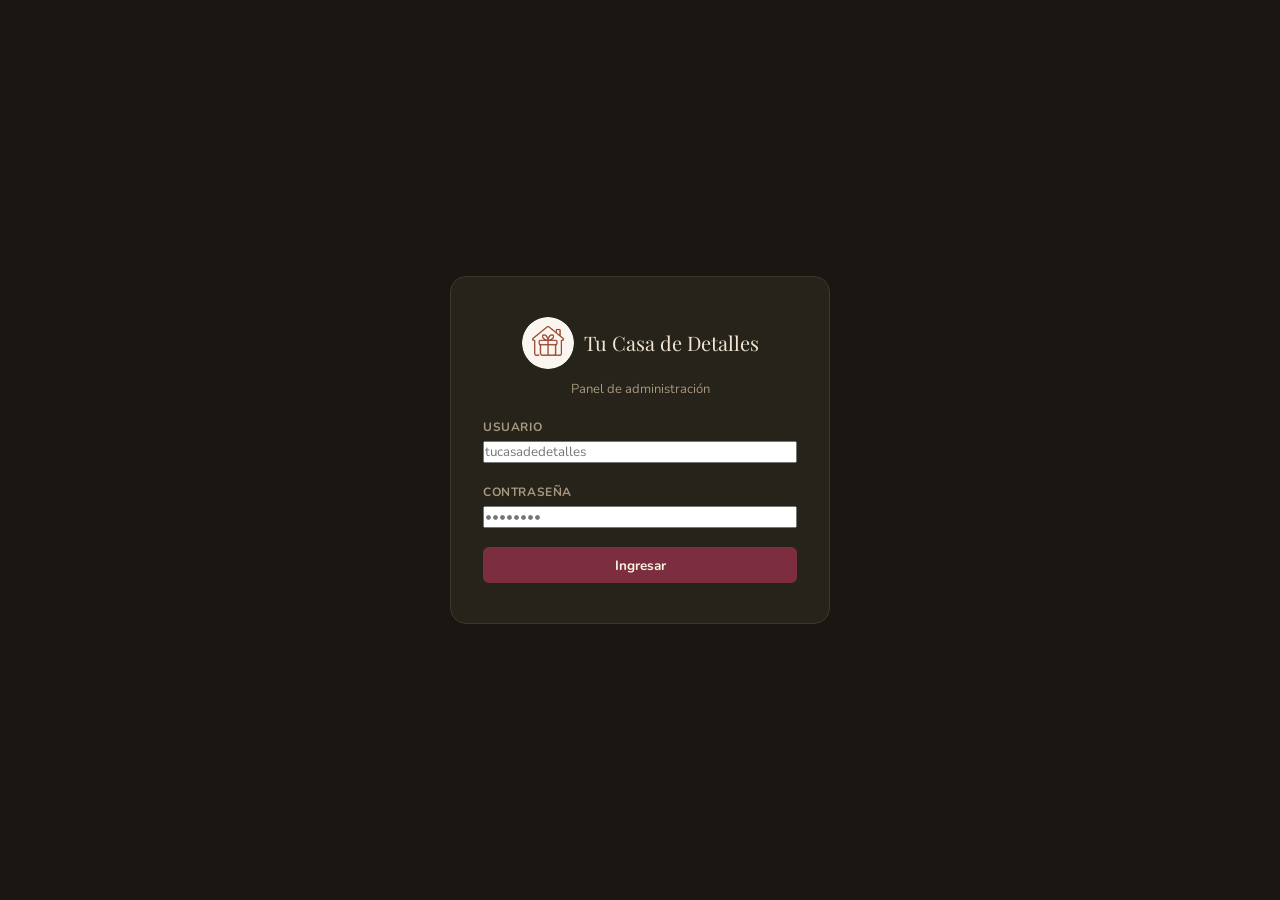
==== commit 27029876: "Update index.html" ====
--- a/admin/index.html
+++ b/admin/index.html
@@ -179,6 +179,21 @@
           <div id="novedades-grid" class="productos-grid"></div>
         </section>
 
+        <!-- FOTOS -->
+        <section id="sec-fotos" class="section">
+          <div class="section-toolbar">
+            <label class="btn-primary" style="cursor:pointer;display:inline-flex;align-items:center;gap:6px">
+              <span>+ Subir fotos</span>
+              <input type="file" id="input-fotos" accept="image/*" multiple
+                style="display:none" onchange="subirFotosPendientes(this)" />
+            </label>
+            <span style="font-size:13px;color:var(--text-muted)">
+              Subí varias a la vez — se guardan en Drive/Pendientes
+            </span>
+          </div>
+          <div id="fotos-grid" class="fotos-grid"></div>
+        </section>
+
         <!-- CALCULADORA -->
         <section id="sec-calculadora" class="section">
           <div class="calc-wrap">
--- a/admin/style.css
+++ b/admin/style.css
@@ -57,7 +57,133 @@
   --sidebar-active:#322F24;
 }
 
-/* ── Reset & base ───────────────────────────────────────── */
+/* ── Logo en sidebar y login ────────────────────────────── */
+.sidebar-logo-img {
+  width: 32px;
+  height: 32px;
+  object-fit: contain;
+  border-radius: 50%;
+  flex-shrink: 0;
+}
+
+.login-logo-img {
+  width: 52px;
+  height: 52px;
+  object-fit: contain;
+  border-radius: 50%;
+}
+
+/* ── Calculadora ────────────────────────────────────────── */
+.calc-wrap {
+  display: grid;
+  grid-template-columns: 300px 1fr;
+  gap: 1.2rem;
+  align-items: start;
+}
+
+.calc-panel { overflow: hidden; }
+
+.calc-display {
+  background: var(--bg-elevated);
+  border-bottom: 1px solid var(--border);
+  padding: 1rem 1.2rem 0.3rem;
+  font-size: 38px;
+  font-weight: 800;
+  color: var(--text-primary);
+  text-align: right;
+  letter-spacing: -0.02em;
+  min-height: 62px;
+  display: flex;
+  align-items: flex-end;
+  justify-content: flex-end;
+  word-break: break-all;
+}
+
+.calc-expr {
+  background: var(--bg-elevated);
+  border-bottom: 1px solid var(--border);
+  padding: 0 1.2rem 0.6rem;
+  font-size: 12px;
+  color: var(--text-muted);
+  text-align: right;
+  min-height: 22px;
+}
+
+.calc-grid {
+  display: grid;
+  grid-template-columns: repeat(4, 1fr);
+  gap: 1px;
+  background: var(--border);
+}
+
+.calc-btn {
+  background: var(--bg-surface);
+  border: none;
+  padding: 0.9rem 0;
+  font-size: 17px;
+  font-weight: 600;
+  color: var(--text-primary);
+  font-family: var(--font-main);
+  transition: background var(--transition);
+  cursor: pointer;
+}
+
+.calc-btn:hover   { background: var(--bg-hover); }
+.calc-btn:active  { background: var(--bg-elevated); }
+.calc-btn.calc-op { color: var(--bordo-soft); font-weight: 700; }
+.calc-btn.calc-fn { color: var(--text-secondary); }
+.calc-btn.calc-zero { grid-column: span 2; text-align: left; padding-left: 1.4rem; }
+.calc-btn.calc-equal {
+  background: var(--bordo);
+  color: #FAF3E0;
+  font-weight: 800;
+}
+.calc-btn.calc-equal:hover { background: var(--bordo-soft); }
+
+/* Herramientas */
+.calc-tools {
+  padding: 1.2rem;
+  display: flex;
+  flex-direction: column;
+  gap: 1.4rem;
+}
+
+.calc-tool-title {
+  font-size: 12px;
+  font-weight: 700;
+  color: var(--text-secondary);
+  text-transform: uppercase;
+  letter-spacing: 0.05em;
+  margin-bottom: 0.6rem;
+}
+
+.calc-tool-row {
+  display: flex;
+  align-items: center;
+  gap: 8px;
+}
+
+.calc-tool-row .input-text { flex: 1; }
+.calc-tool-sep {
+  font-size: 18px;
+  font-weight: 700;
+  color: var(--bordo-soft);
+  flex-shrink: 0;
+}
+
+.calc-tool-result {
+  margin-top: 0.5rem;
+  font-size: 14px;
+  font-weight: 700;
+  color: var(--verde);
+  min-height: 20px;
+}
+
+@media (max-width: 768px) {
+  .calc-wrap { grid-template-columns: 1fr; }
+}
+
+/* ── Separador visual ───────────────────────────────────── */
 *, *::before, *::after { box-sizing: border-box; margin: 0; padding: 0; }
 
 body {
@@ -139,7 +265,7 @@
 /* ── Sidebar ────────────────────────────────────────────── */
 .sidebar {
   width: 220px;
-  min-height: 100vh;
+  height: 100vh;
   background: var(--sidebar-bg);
   display: flex;
   flex-direction: column;
@@ -148,6 +274,7 @@
   left: 0; top: 0; bottom: 0;
   z-index: 100;
   transition: transform var(--transition);
+  overflow: hidden;
 }
 
 .sidebar-header {
@@ -183,7 +310,13 @@
   display: flex;
   flex-direction: column;
   gap: 2px;
-}
+  overflow-y: auto;
+  overflow-x: hidden;
+}
+
+.sidebar-nav::-webkit-scrollbar { width: 3px; }
+.sidebar-nav::-webkit-scrollbar-track { background: transparent; }
+.sidebar-nav::-webkit-scrollbar-thumb { background: rgba(255,255,255,0.1); border-radius: 3px; }
 
 .nav-item {
   display: flex;
@@ -212,6 +345,7 @@
   padding: 0.5rem 0;
   border-top: 1px solid rgba(255,255,255,0.06);
   border-bottom: 1px solid rgba(255,255,255,0.06);
+  flex-shrink: 0;
 }
 
 .btn-ver-tienda {
@@ -240,6 +374,7 @@
   display: flex;
   align-items: center;
   gap: 8px;
+  flex-shrink: 0;
 }
 
 .btn-theme {
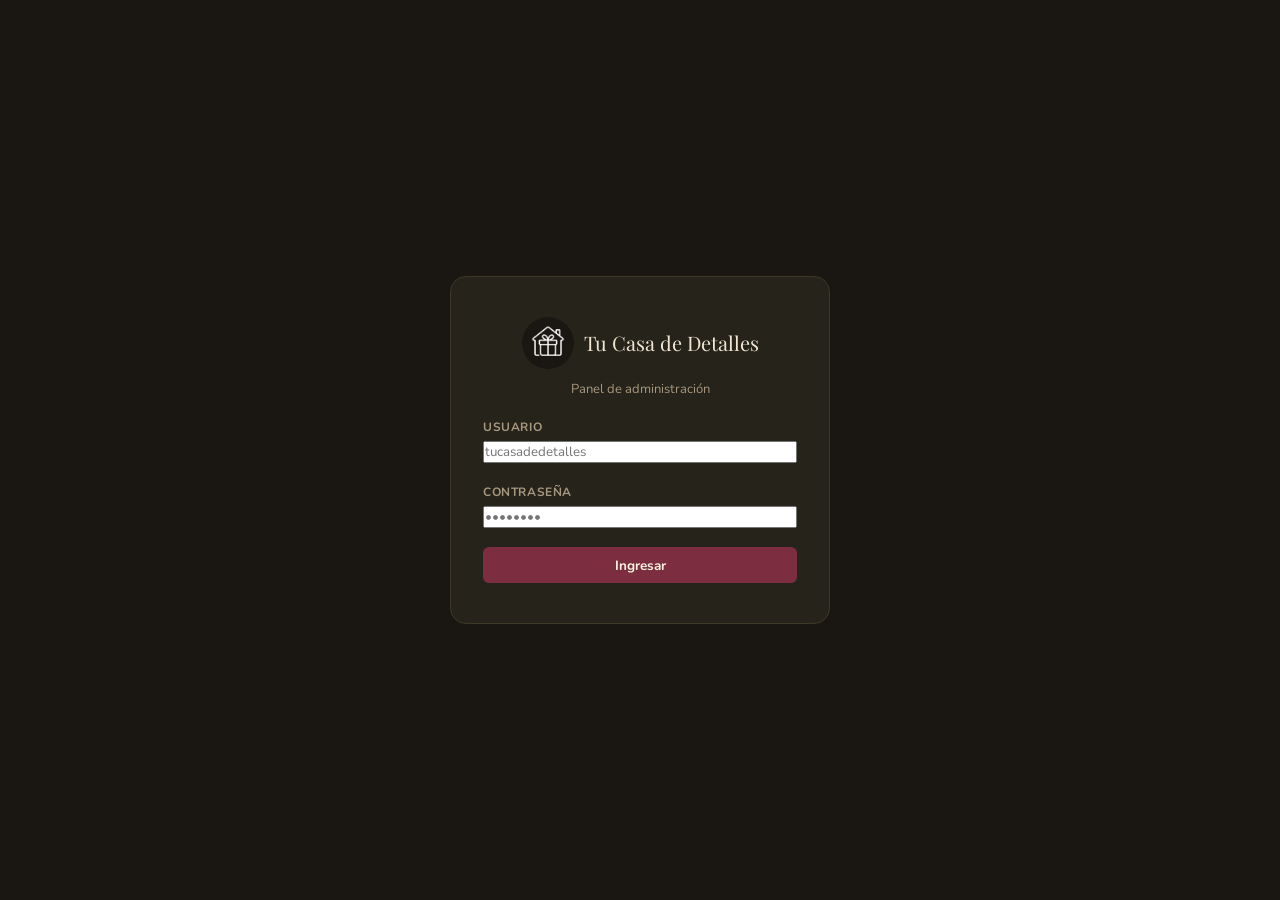
==== commit c84b81dc: "Update index.html" ====
--- a/admin/index.html
+++ b/admin/index.html
@@ -16,7 +16,7 @@
   <div id="login-screen" class="login-screen">
     <div class="login-card">
       <div class="login-logo">
-        <img src="../assets/logo.png" alt="Tu Casa de Detalles" class="login-logo-img" />
+        <img src="../assets/logo-dark.png" alt="Tu Casa de Detalles" class="login-logo-img" />
         <span class="login-logo-text">Tu Casa de Detalles</span>
       </div>
       <p class="login-sub">Panel de administración</p>
@@ -144,6 +144,10 @@
           <div class="caja-header">
             <input type="date" id="caja-fecha" class="input-date" />
             <button class="btn-secondary" id="btn-caja-cerrar">Cerrar caja</button>
+            <button class="btn-resumen-mes" id="btn-ir-resumen">
+              <span class="btn-resumen-mes-icon">◫</span>
+              Ver resumen mensual
+            </button>
           </div>
           <div class="stats-grid">
             <div class="stat-card accent-green">
@@ -168,6 +172,71 @@
               <div class="panel-header"><span class="panel-title">Gastos del día</span></div>
               <div id="caja-gastos-detalle" class="list-empty">Sin datos</div>
             </div>
+          </div>
+        </section>
+
+        <!-- RESUMEN MENSUAL -->
+        <section id="sec-resumen" class="section">
+          <div class="section-toolbar">
+            <div class="resumen-mes-selector">
+              <button class="btn-mes-nav" id="btn-mes-prev">‹</button>
+              <span class="resumen-mes-label" id="resumen-mes-label">Marzo 2026</span>
+              <button class="btn-mes-nav" id="btn-mes-next">›</button>
+            </div>
+            <button class="btn-primary btn-descargar-pdf" id="btn-descargar-resumen">
+              <svg width="14" height="14" viewBox="0 0 24 24" fill="none" stroke="currentColor" stroke-width="2.5" stroke-linecap="round" stroke-linejoin="round" style="flex-shrink:0">
+                <path d="M21 15v4a2 2 0 01-2 2H5a2 2 0 01-2-2v-4"/>
+                <polyline points="7 10 12 15 17 10"/>
+                <line x1="12" y1="15" x2="12" y2="3"/>
+              </svg>
+              Descargar PDF
+            </button>
+          </div>
+
+          <!-- Stats del mes -->
+          <div class="stats-grid" style="margin-bottom:1.2rem">
+            <div class="stat-card accent-green">
+              <div class="stat-label">Ingresos del mes</div>
+              <div class="stat-value" id="res-ingresos">$0</div>
+              <div class="stat-sub" id="res-ventas-cant">0 ventas</div>
+            </div>
+            <div class="stat-card accent-coral">
+              <div class="stat-label">Gastos del mes</div>
+              <div class="stat-value" id="res-gastos">$0</div>
+            </div>
+            <div class="stat-card accent-bordo">
+              <div class="stat-label">Saldo neto</div>
+              <div class="stat-value" id="res-saldo">$0</div>
+            </div>
+          </div>
+
+          <!-- Tabla desglose por día -->
+          <div class="panel">
+            <div class="panel-header">
+              <span class="panel-title">Desglose por día</span>
+            </div>
+            <div id="resumen-tabla" class="tabla-wrap" style="border:none;border-radius:0"></div>
+          </div>
+
+          <!-- Cierre de mes -->
+          <div style="margin-top:1.2rem;padding:1rem 1.2rem;background:#fdf6ee;border:1.5px solid #e5d9c0;border-radius:10px">
+            <div style="display:flex;align-items:center;justify-content:space-between;gap:1rem;flex-wrap:wrap">
+              <div>
+                <div style="font-weight:700;font-size:14px;color:#7D2D40">Cerrar mes</div>
+                <div style="font-size:12px;color:#9CA3AF;margin-top:2px">Genera el PDF, guarda el resumen en historial y limpia ventas y gastos del mes.</div>
+              </div>
+              <button class="btn-danger" id="btn-cerrar-mes" onclick="confirmarCierreMes()">
+                Cerrar mes
+              </button>
+            </div>
+          </div>
+
+          <!-- Historial de meses cerrados -->
+          <div class="panel" style="margin-top:1.2rem">
+            <div class="panel-header">
+              <span class="panel-title">Historial de meses cerrados</span>
+            </div>
+            <div id="historial-tabla" class="tabla-wrap" style="border:none;border-radius:0"></div>
           </div>
         </section>
 
@@ -291,6 +360,10 @@
                 <div class="field">
                   <label>Facebook</label>
                   <input type="text" id="cfg-facebook" class="input-text" placeholder="URL de tu página" />
+                </div>
+                <div class="field">
+                  <label>Instagram</label>
+                  <input type="text" id="cfg-instagram" class="input-text" placeholder="https://instagram.com/tucuenta" />
                 </div>
                 <div class="field">
                   <label>Link MercadoPago</label>
--- a/admin/style.css
+++ b/admin/style.css
@@ -183,6 +183,153 @@
   .calc-wrap { grid-template-columns: 1fr; }
 }
 
+/* ── Slots de 4 fotos por producto ─────────────────────── */
+.fotos-slots {
+  display: grid;
+  grid-template-columns: repeat(4, 1fr);
+  gap: 8px;
+}
+
+.foto-slot {
+  position: relative;
+  aspect-ratio: 1;
+  border-radius: var(--radius-sm);
+  overflow: hidden;
+}
+
+.foto-slot-num {
+  position: absolute;
+  top: 4px;
+  left: 4px;
+  background: rgba(0,0,0,0.45);
+  color: #fff;
+  font-size: 10px;
+  font-weight: 700;
+  width: 18px;
+  height: 18px;
+  border-radius: 50%;
+  display: flex;
+  align-items: center;
+  justify-content: center;
+  z-index: 2;
+  pointer-events: none;
+}
+
+.foto-slot-empty {
+  display: flex;
+  align-items: center;
+  justify-content: center;
+  width: 100%;
+  height: 100%;
+  background: var(--bg-elevated);
+  border: 2px dashed var(--border);
+  border-radius: var(--radius-sm);
+  cursor: pointer;
+  transition: border-color var(--transition), background var(--transition);
+}
+
+.foto-slot-empty:hover {
+  border-color: var(--bordo-soft);
+  background: rgba(125,45,64,0.05);
+}
+
+.foto-slot-empty input[type="file"] {
+  display: none;
+}
+
+.foto-slot-icon {
+  font-size: 22px;
+  color: var(--text-muted);
+  line-height: 1;
+}
+
+.foto-slot-preview {
+  position: relative;
+  width: 100%;
+  height: 100%;
+}
+
+.foto-slot-preview img {
+  width: 100%;
+  height: 100%;
+  object-fit: cover;
+  display: block;
+}
+
+.foto-slot-del {
+  position: absolute;
+  top: 4px;
+  right: 4px;
+  background: rgba(0,0,0,0.55);
+  border: none;
+  color: #fff;
+  font-size: 11px;
+  width: 20px;
+  height: 20px;
+  border-radius: 50%;
+  display: flex;
+  align-items: center;
+  justify-content: center;
+  cursor: pointer;
+  transition: background var(--transition);
+  z-index: 2;
+}
+
+.foto-slot-del:hover { background: var(--coral); }
+
+@media (max-width: 480px) {
+  .fotos-slots { grid-template-columns: repeat(2, 1fr); }
+}
+
+/* ── Fotos pendientes ───────────────────────────────────── */
+.fotos-grid {
+  display: grid;
+  grid-template-columns: repeat(auto-fill, minmax(180px, 1fr));
+  gap: 1rem;
+}
+
+.foto-card {
+  background: var(--bg-surface);
+  border: 1px solid var(--border);
+  border-radius: var(--radius-md);
+  overflow: hidden;
+  transition: transform var(--transition), box-shadow var(--transition);
+}
+
+.foto-card:hover {
+  transform: translateY(-2px);
+  box-shadow: 0 6px 20px rgba(0,0,0,0.15);
+}
+
+.foto-card-img {
+  width: 100%;
+  height: 140px;
+  overflow: hidden;
+  background: var(--bg-elevated);
+}
+
+.foto-card-img img {
+  width: 100%;
+  height: 100%;
+  object-fit: cover;
+  transition: transform 0.3s ease;
+}
+
+.foto-card:hover .foto-card-img img { transform: scale(1.05); }
+
+.foto-card-body { padding: 0.7rem 0.8rem; }
+
+.foto-card-nombre {
+  font-size: 11px;
+  color: var(--text-muted);
+  margin-bottom: 6px;
+  white-space: nowrap;
+  overflow: hidden;
+  text-overflow: ellipsis;
+}
+
+.foto-card-acciones { display: flex; gap: 6px; align-items: center; }
+
 /* ── Separador visual ───────────────────────────────────── */
 *, *::before, *::after { box-sizing: border-box; margin: 0; padding: 0; }
 
@@ -266,6 +413,7 @@
 .sidebar {
   width: 220px;
   height: 100vh;
+  height: 100dvh;
   background: var(--sidebar-bg);
   display: flex;
   flex-direction: column;
@@ -288,10 +436,11 @@
 .sidebar-logo-icon { font-size: 22px; color: var(--bordo-soft); }
 
 .sidebar-logo-text {
-  font-family: var(--font-display);
-  font-size: 18px;
+  font-family: var(--font-main);
+  font-size: 20px;
+  font-weight: 800;
   color: #F0E6D3;
-  letter-spacing: 0.04em;
+  letter-spacing: 0.01em;
   flex: 1;
 }
 
@@ -785,6 +934,57 @@
 .tabla tr:last-child td { border-bottom: none; }
 .tabla tbody tr:hover { background: var(--bg-hover); }
 
+/* ── Tabla cards en mobile ──────────────────────────────── */
+@media (max-width: 768px) {
+  .tabla-wrap { background: transparent; border: none; border-radius: 0; }
+
+  .tabla thead { display: none; }
+
+  .tabla tbody { display: flex; flex-direction: column; gap: 10px; }
+
+  .tabla tbody tr {
+    display: flex;
+    flex-direction: column;
+    background: var(--bg-surface);
+    border: 1px solid var(--border);
+    border-radius: var(--radius-md);
+    overflow: hidden;
+  }
+
+  .tabla tbody tr:hover { background: var(--bg-surface); }
+
+  .tabla td {
+    display: flex;
+    justify-content: space-between;
+    align-items: center;
+    padding: 0.6rem 1rem;
+    border-bottom: 1px solid var(--border);
+    font-size: 13px;
+    gap: 8px;
+  }
+
+  .tabla td:last-child { border-bottom: none; }
+
+  .tabla td::before {
+    content: attr(data-label);
+    font-size: 11px;
+    font-weight: 700;
+    text-transform: uppercase;
+    letter-spacing: 0.05em;
+    color: var(--text-muted);
+    flex-shrink: 0;
+    min-width: 90px;
+  }
+
+  /* Celda de acciones — centrada sin label */
+  .tabla td.td-acciones {
+    justify-content: flex-end;
+    padding: 0.5rem 1rem;
+  }
+
+  .tabla td.td-acciones::before { display: none; }
+}
+
 /* ── Caja ───────────────────────────────────────────────── */
 .caja-header {
   display: flex;
@@ -792,6 +992,250 @@
   align-items: center;
   margin-bottom: 1.2rem;
   flex-wrap: wrap;
+}
+
+.caja-header {
+  display: flex;
+  gap: 0.7rem;
+  align-items: center;
+  margin-bottom: 1.2rem;
+  flex-wrap: wrap;
+}
+
+/* ── Botón resumen mensual (en caja) ────────────────────── */
+.btn-resumen-mes {
+  display: inline-flex;
+  align-items: center;
+  gap: 7px;
+  background: var(--bg-elevated);
+  border: 1px solid var(--border);
+  border-radius: var(--radius-sm);
+  color: var(--text-secondary);
+  padding: 0.5rem 1rem;
+  font-size: 13px;
+  font-weight: 700;
+  font-family: var(--font-main);
+  cursor: pointer;
+  transition: background var(--transition), color var(--transition), border-color var(--transition);
+}
+
+.btn-resumen-mes:hover {
+  background: var(--bg-hover);
+  color: var(--text-primary);
+  border-color: var(--bordo-soft);
+}
+
+.btn-resumen-mes-icon {
+  font-size: 15px;
+  color: var(--bordo-soft);
+}
+
+/* ── Resumen mensual — navegación de mes ───────────────── */
+.resumen-mes-selector {
+  display: inline-flex;
+  align-items: center;
+  gap: 4px;
+  background: var(--bg-surface);
+  border: 1px solid var(--border);
+  border-radius: var(--radius-sm);
+  overflow: hidden;
+}
+
+.btn-mes-nav {
+  background: none;
+  border: none;
+  color: var(--text-secondary);
+  font-size: 18px;
+  width: 34px;
+  height: 34px;
+  display: flex;
+  align-items: center;
+  justify-content: center;
+  cursor: pointer;
+  transition: background var(--transition), color var(--transition);
+  font-family: var(--font-main);
+}
+
+.btn-mes-nav:hover {
+  background: var(--bg-hover);
+  color: var(--bordo-soft);
+}
+
+.resumen-mes-label {
+  font-size: 13px;
+  font-weight: 700;
+  color: var(--text-primary);
+  padding: 0 10px;
+  min-width: 120px;
+  text-align: center;
+}
+
+/* ── Botón descargar PDF ────────────────────────────────── */
+.btn-descargar-pdf {
+  display: inline-flex;
+  align-items: center;
+  gap: 7px;
+}
+
+/* ── Selector de productos en venta ────────────────────── */
+.venta-items-lista {
+  display: flex;
+  flex-direction: column;
+  gap: 6px;
+  margin-bottom: 8px;
+  min-height: 32px;
+}
+
+.venta-item-row {
+  display: flex;
+  align-items: center;
+  gap: 8px;
+  background: var(--bg-elevated);
+  border: 1px solid var(--border);
+  border-radius: var(--radius-sm);
+  padding: 6px 10px;
+  font-size: 13px;
+}
+
+.venta-item-nombre {
+  flex: 1;
+  color: var(--text-primary);
+  font-weight: 600;
+  white-space: nowrap;
+  overflow: hidden;
+  text-overflow: ellipsis;
+}
+
+.venta-item-precio {
+  color: var(--verde);
+  font-weight: 700;
+  font-size: 13px;
+  flex-shrink: 0;
+}
+
+.venta-item-cant {
+  display: flex;
+  align-items: center;
+  gap: 4px;
+  flex-shrink: 0;
+}
+
+.venta-item-cant button {
+  background: var(--bg-hover);
+  border: 1px solid var(--border);
+  border-radius: 4px;
+  color: var(--text-primary);
+  width: 22px;
+  height: 22px;
+  font-size: 14px;
+  display: flex;
+  align-items: center;
+  justify-content: center;
+  cursor: pointer;
+  font-family: var(--font-main);
+  transition: background var(--transition);
+}
+
+.venta-item-cant button:hover { background: var(--bordo); color: #FAF3E0; }
+
+.venta-item-cant span {
+  min-width: 20px;
+  text-align: center;
+  font-weight: 700;
+  font-size: 13px;
+}
+
+.venta-item-del {
+  background: none;
+  border: none;
+  color: var(--text-muted);
+  font-size: 14px;
+  cursor: pointer;
+  padding: 2px 4px;
+  border-radius: 4px;
+  transition: color var(--transition), background var(--transition);
+  font-family: var(--font-main);
+}
+
+.venta-item-del:hover { color: var(--coral); background: rgba(230,126,90,0.12); }
+
+.venta-agregar-selector {
+  display: flex;
+  flex-direction: column;
+  gap: 8px;
+  margin-bottom: 6px;
+}
+
+.venta-total-live {
+  display: flex;
+  justify-content: space-between;
+  align-items: center;
+  padding: 8px 10px;
+  background: var(--bg-elevated);
+  border-radius: var(--radius-sm);
+  margin-top: 4px;
+}
+
+.venta-total-live span:first-child {
+  font-size: 12px;
+  font-weight: 700;
+  text-transform: uppercase;
+  letter-spacing: .04em;
+  color: var(--text-muted);
+}
+
+.venta-total-live span:last-child {
+  font-size: 18px;
+  font-weight: 800;
+  color: var(--verde);
+}
+
+/* ── Botón enviar recibo por WhatsApp ───────────────────── */
+.btn-recibo-wa {
+  display: inline-flex;
+  align-items: center;
+  gap: 7px;
+  background: #25D366;
+  color: #fff;
+  border: none;
+  border-radius: var(--radius-sm);
+  padding: 0.5rem 1rem;
+  font-size: 13px;
+  font-weight: 700;
+  font-family: var(--font-main);
+  cursor: pointer;
+  transition: background var(--transition), transform var(--transition);
+}
+
+.btn-recibo-wa:hover { background: #1ebe5a; transform: translateY(-1px); }
+.btn-recibo-wa:active { transform: translateY(0); }
+
+/* ── Botón descargar recibo PDF ─────────────────────────── */
+.btn-recibo-pdf {
+  display: inline-flex;
+  align-items: center;
+  gap: 7px;
+  background: var(--bg-elevated);
+  border: 1px solid var(--border);
+  border-radius: var(--radius-sm);
+  color: var(--text-secondary);
+  padding: 0.5rem 1rem;
+  font-size: 13px;
+  font-weight: 700;
+  font-family: var(--font-main);
+  cursor: pointer;
+  transition: background var(--transition), color var(--transition), border-color var(--transition);
+}
+
+.btn-recibo-pdf:hover {
+  background: var(--bg-hover);
+  color: var(--bordo-soft);
+  border-color: var(--bordo-soft);
+}
+
+@media (max-width: 768px) {
+  .resumen-mes-label { min-width: 90px; font-size: 12px; }
+  .venta-agregar-selector { grid-template-columns: 1fr; }
 }
 
 /* ── Config ─────────────────────────────────────────────── */
@@ -1103,3 +1547,18 @@
 @media (max-width: 480px) {
   .stats-grid { grid-template-columns: 1fr; }
 }
+
+.btn-danger {
+  background: #C0392B;
+  color: #fff;
+  border: none;
+  border-radius: var(--radius-sm);
+  padding: 0.55rem 1.2rem;
+  font-size: 13.5px;
+  font-weight: 700;
+  transition: background var(--transition), transform var(--transition);
+  white-space: nowrap;
+  cursor: pointer;
+}
+.btn-danger:hover  { background: #A93226; transform: translateY(-1px); }
+.btn-danger:active { transform: translateY(0); }
